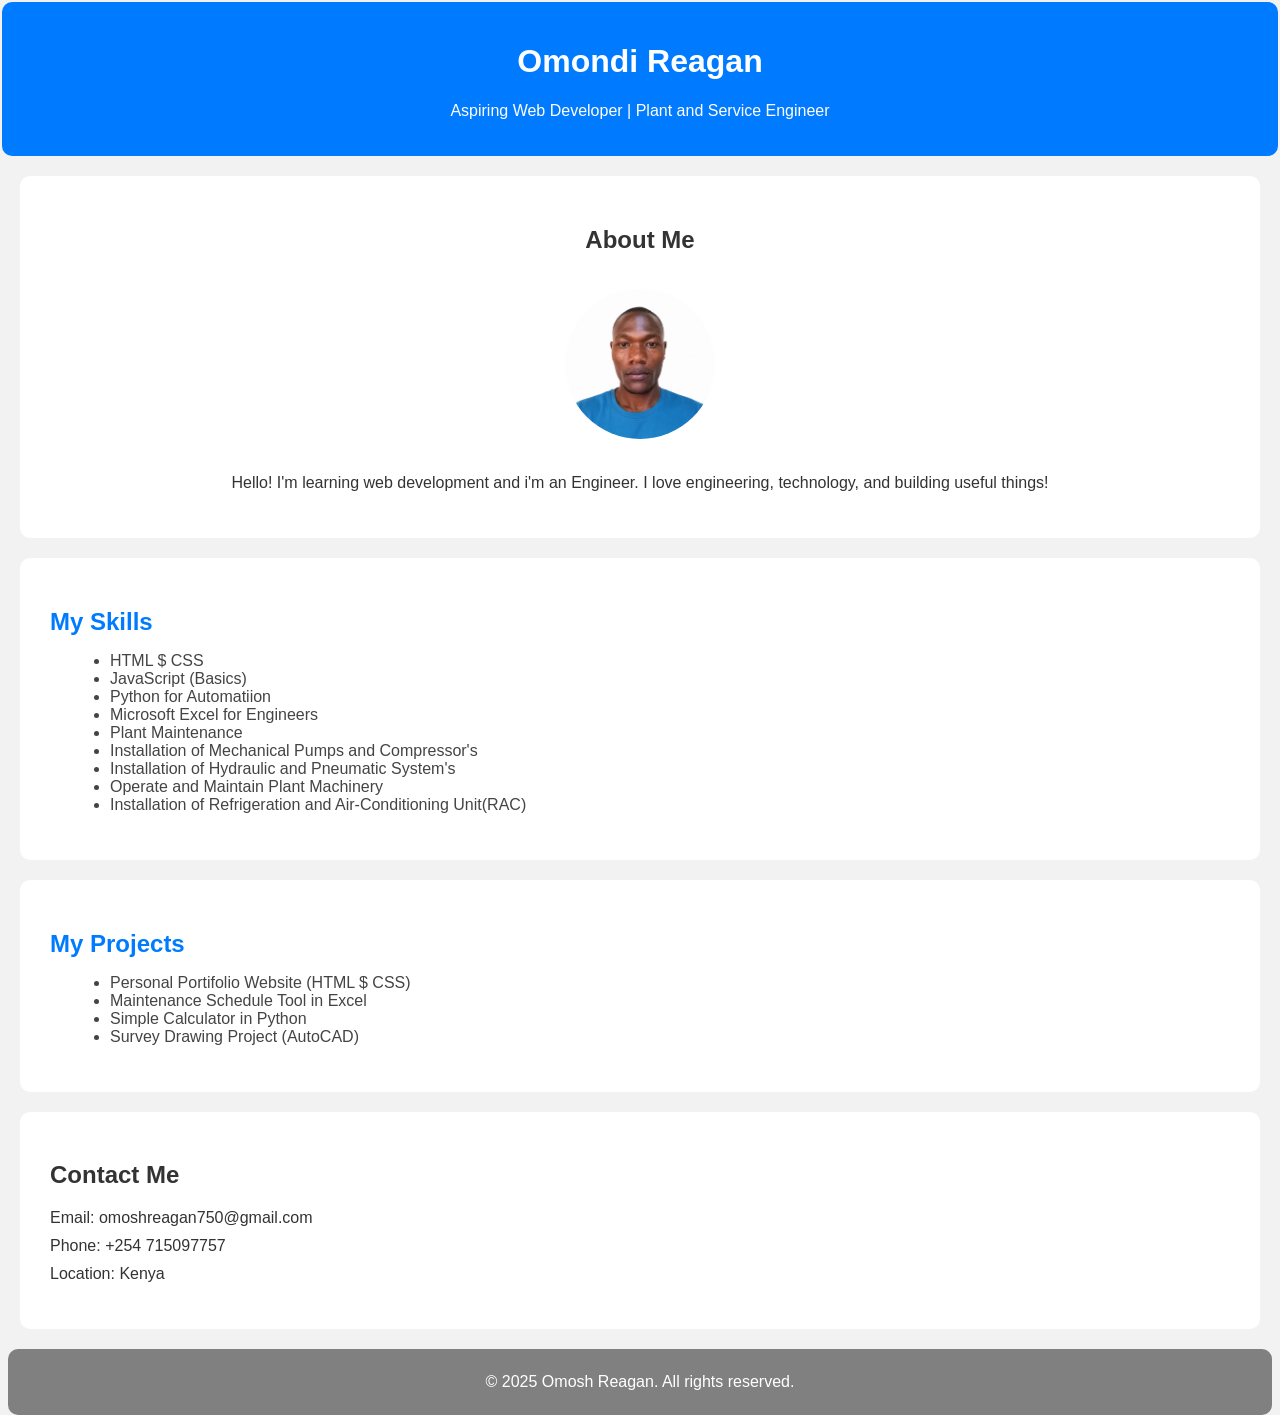
==== index.html @ fd26329b "Update index.html" ====
<!DOCTYPE html>
<html lang="en">
<head>
  <meta charset="UTF-8">
  <meta name="viewport" content="width=device-width, initial-scale=1.0">
  <title>My Profile</title>
  <link rel="stylesheet" href="style.CSS">
</head>
<body>
  <header>
    <h1>Omondi Reagan</h1>
    <p>Aspiring Web Developer | Plant and Service Engineer</p>
  </header>

  <main>
    <section class="about">
      <h2>About Me</h2>
      <img src="reagan.jpeg" alt="Plant and Service Engineer">
      <p>Hello! I'm learning web development and i'm an Engineer. I love engineering, technology, and building useful things!</p>
    </section>

 <section class="skills">
   <h2>My Skills</h2>
   <ul>
     <li>HTML $ CSS</li>
     <li>JavaScript (Basics)</li>
     <li>Python for Automatiion</li>
     <li>Microsoft Excel for Engineers</li>
     <li>Plant Maintenance</li>
     <li>Installation of Mechanical Pumps and Compressor's</li>
     <li>Installation of Hydraulic and Pneumatic System's</li>
     <li>Operate and Maintain Plant Machinery</li>
     <li>Installation of Refrigeration and Air-Conditioning Unit(RAC)</li>
   </ul>
 </section>

 <section class="projects">
   <h2>My Projects</h2>
   <ul>
     <li>Personal Portifolio Website (HTML $ CSS)</li>
     <li>Maintenance Schedule Tool in Excel</li>
     <li>Simple Calculator in Python</li>
     <li>Survey Drawing Project (AutoCAD)</li>
   </ul>
 </section>

 <section class="contact">
      <h2>Contact Me</h2>
      <ul>
        <li>Email: omoshreagan750@gmail.com</li>
        <li>Phone: +254 715097757</li>
        <li>Location: Kenya</li>
      </ul>
    </section>
  </main>

  <footer>
    <p>&copy; 2025 Omosh Reagan. All rights reserved.</p>
  </footer>
</body>
</html>
---- style.CSS ----
/* General page styles */
body {
  font-family: Arial, sans-serif;
  background-color: #f2f2f2;
  margin: 0;
  padding: 0;
  color: #333;
}

/* Header section */
header {
  background-color: #007bff;
  color: white;
  text-align: center;
  padding: 20px;
  margin: 2px;
  border-radius: 10px;
}

/* About section */
.about {
  background-color: white;
  padding: 30px;
  margin: 20px;
  border-radius: 10px;
  text-align: center;
}

.about img {
  width: 150px;
  border-radius: 50%;
  margin: 15px 0;
}

/* Contact section */
.contact {
  background-color: white;
  padding: 30px;
  margin: 20px;
  border-radius: 10px;
}

.contact ul {
  list-style-type: none;
  padding: 0;
}

.contact li {
  margin-bottom: 10px;
}

/* Footer */
footer {
  background-color: grey;
  color: white;
  text-align: center;
  padding: 8px;
  margin-left: 8px;
  margin-right: 8px;
  border-radius: 10px;
  margin-top: 8px;
}

/* Skills,Project */
.skills, .projects {
  background-color: white;
  padding: 30px;
  margin: 20px;
  border-radius: 10px;
}

.skills ul, .projects ul {
  list-style-type: disc;
  margin-left: 20px;
  color: #444;
}

.skills h2, .projects h2 {
  color: #007bff;
  margin-bottom: 15px;
}
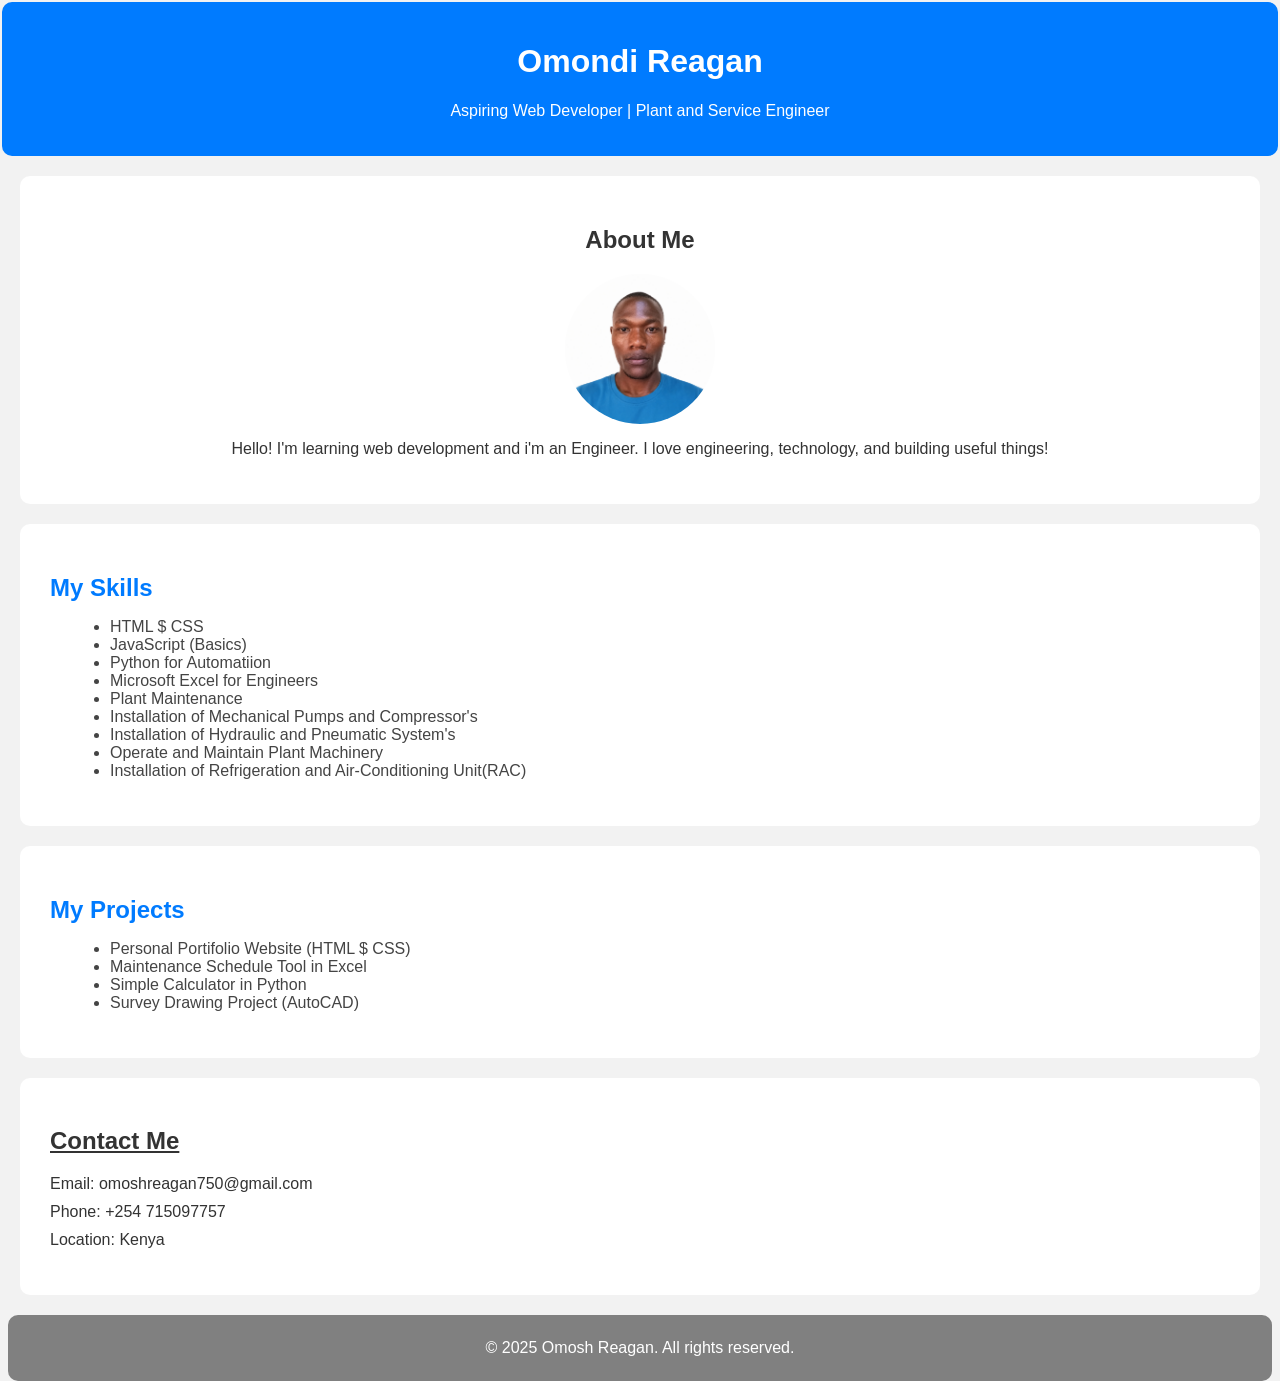
==== commit 67b847bf: "Update index.html" ====
--- a/index.html
+++ b/index.html
@@ -45,7 +45,7 @@
  </section>
 
  <section class="contact">
-      <h2>Contact Me</h2>
+      <h2><u>Contact Me</u></h2>
       <ul>
         <li>Email: omoshreagan750@gmail.com</li>
         <li>Phone: +254 715097757</li>
--- a/style.CSS
+++ b/style.CSS
@@ -29,7 +29,11 @@
 .about img {
   width: 150px;
   border-radius: 50%;
-  margin: 15px 0;
+  margin: 15px auto;
+  height: 150px;
+  border-radius: 50%;
+  object-fit: cover;
+  display: block;
 }
 
 /* Contact section */
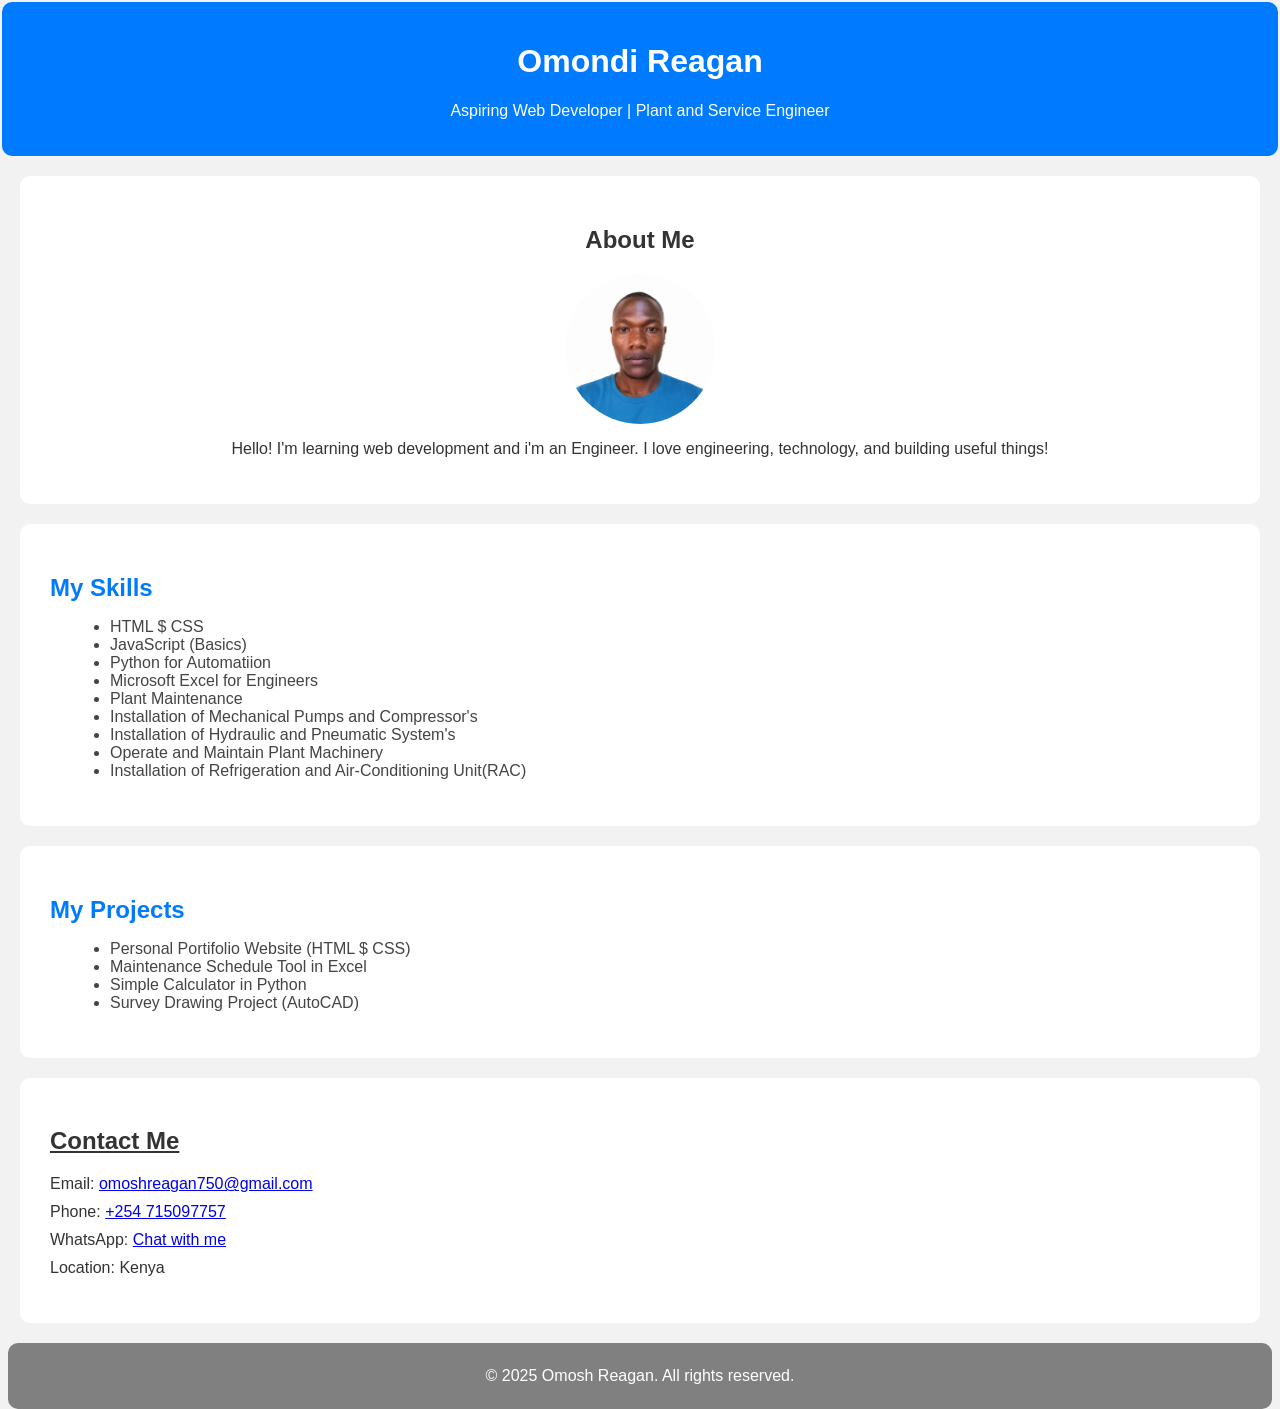
==== commit 99939556: "Update index.html" ====
--- a/index.html
+++ b/index.html
@@ -47,8 +47,9 @@
  <section class="contact">
       <h2><u>Contact Me</u></h2>
       <ul>
-        <li>Email: omoshreagan750@gmail.com</li>
-        <li>Phone: +254 715097757</li>
+        <li>Email: <a href="mailto:omoshreagan750@gmail.com">omoshreagan750@gmail.com</a></li>
+        <li>Phone: <a href="tel:+254715097757">+254 715097757</a></li>
+        <li>WhatsApp: <a href="https://wa.me/254715097757" target="_blank">Chat with me</a></li>
         <li>Location: Kenya</li>
       </ul>
     </section>
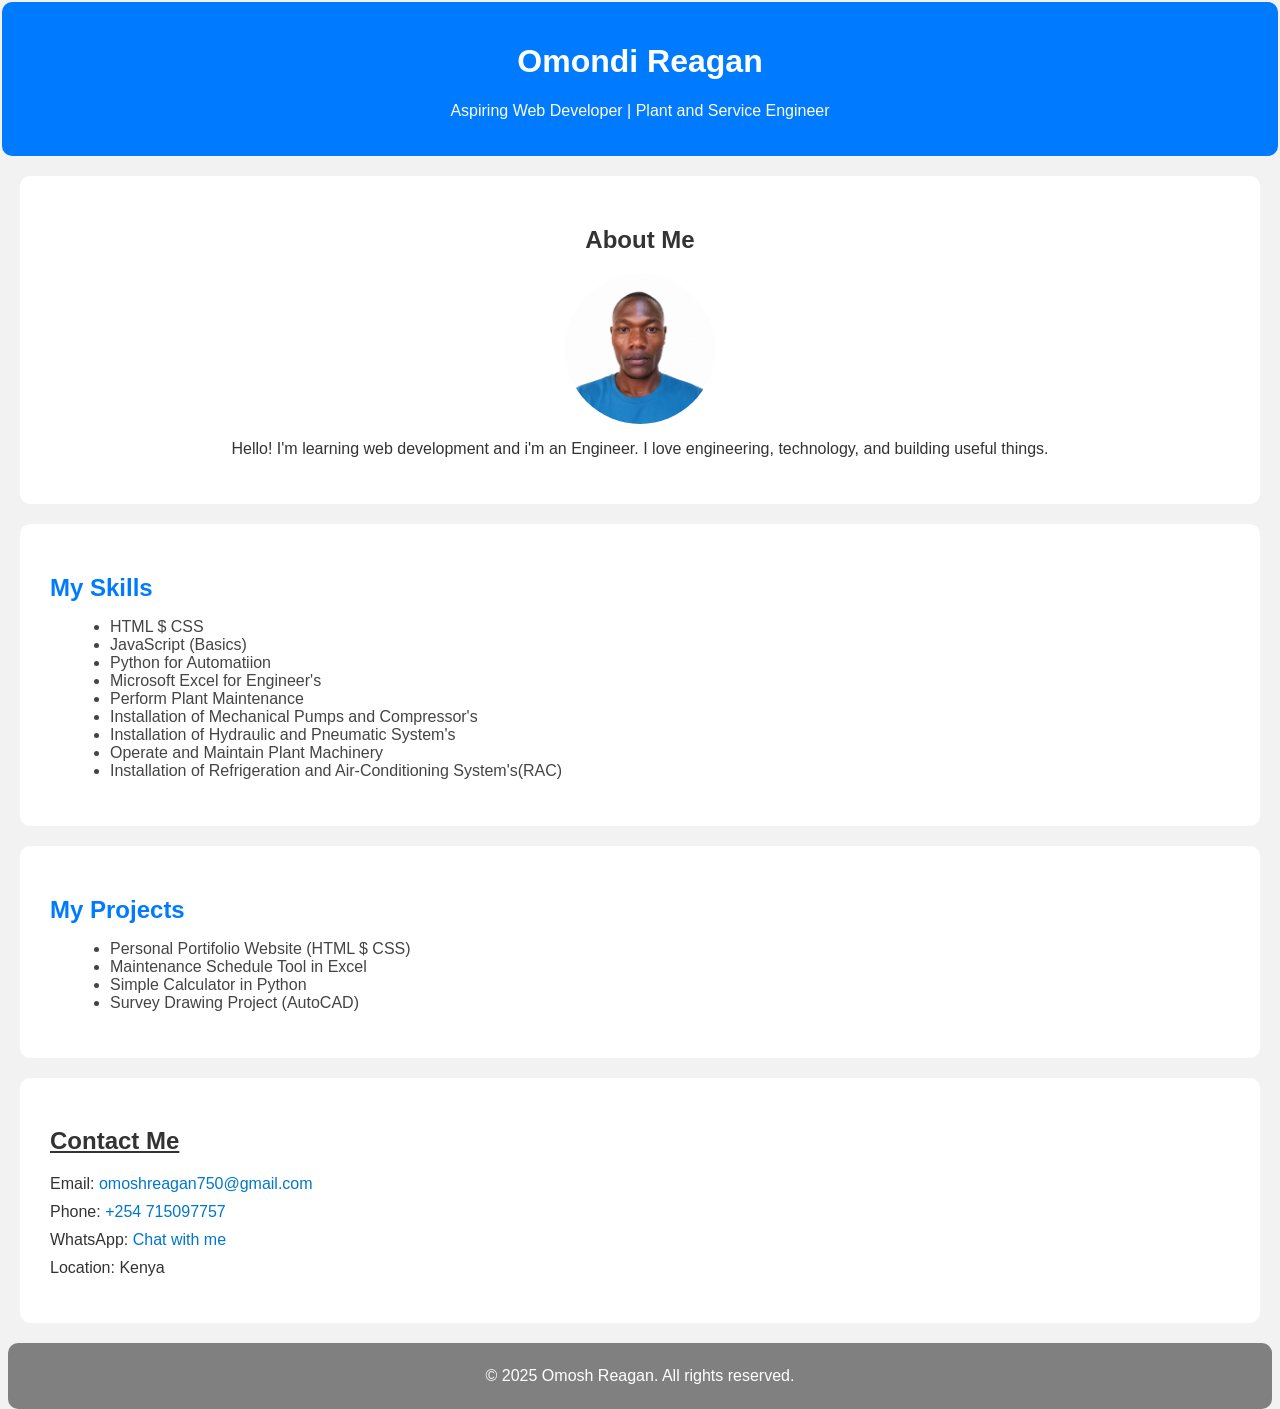
==== commit a1b15e0b: "Update index.html" ====
--- a/index.html
+++ b/index.html
@@ -16,7 +16,7 @@
     <section class="about">
       <h2>About Me</h2>
       <img src="reagan.jpeg" alt="Plant and Service Engineer">
-      <p>Hello! I'm learning web development and i'm an Engineer. I love engineering, technology, and building useful things!</p>
+      <p>Hello! I'm learning web development and i'm an Engineer. I love engineering, technology, and building useful things.</p>
     </section>
 
  <section class="skills">
@@ -25,12 +25,12 @@
      <li>HTML $ CSS</li>
      <li>JavaScript (Basics)</li>
      <li>Python for Automatiion</li>
-     <li>Microsoft Excel for Engineers</li>
-     <li>Plant Maintenance</li>
+     <li>Microsoft Excel for Engineer's</li>
+     <li>Perform Plant Maintenance</li>
      <li>Installation of Mechanical Pumps and Compressor's</li>
      <li>Installation of Hydraulic and Pneumatic System's</li>
      <li>Operate and Maintain Plant Machinery</li>
-     <li>Installation of Refrigeration and Air-Conditioning Unit(RAC)</li>
+     <li>Installation of Refrigeration and Air-Conditioning System's(RAC)</li>
    </ul>
  </section>
 
--- a/style.CSS
+++ b/style.CSS
@@ -83,3 +83,13 @@
   color: #007bff;
   margin-bottom: 15px;
 }
+
+.contact a {
+    color: #0077cc;
+    text-decoration: none;
+}
+
+.contact a:hover {
+    color: #005599;
+    text-decoration: underline;
+}
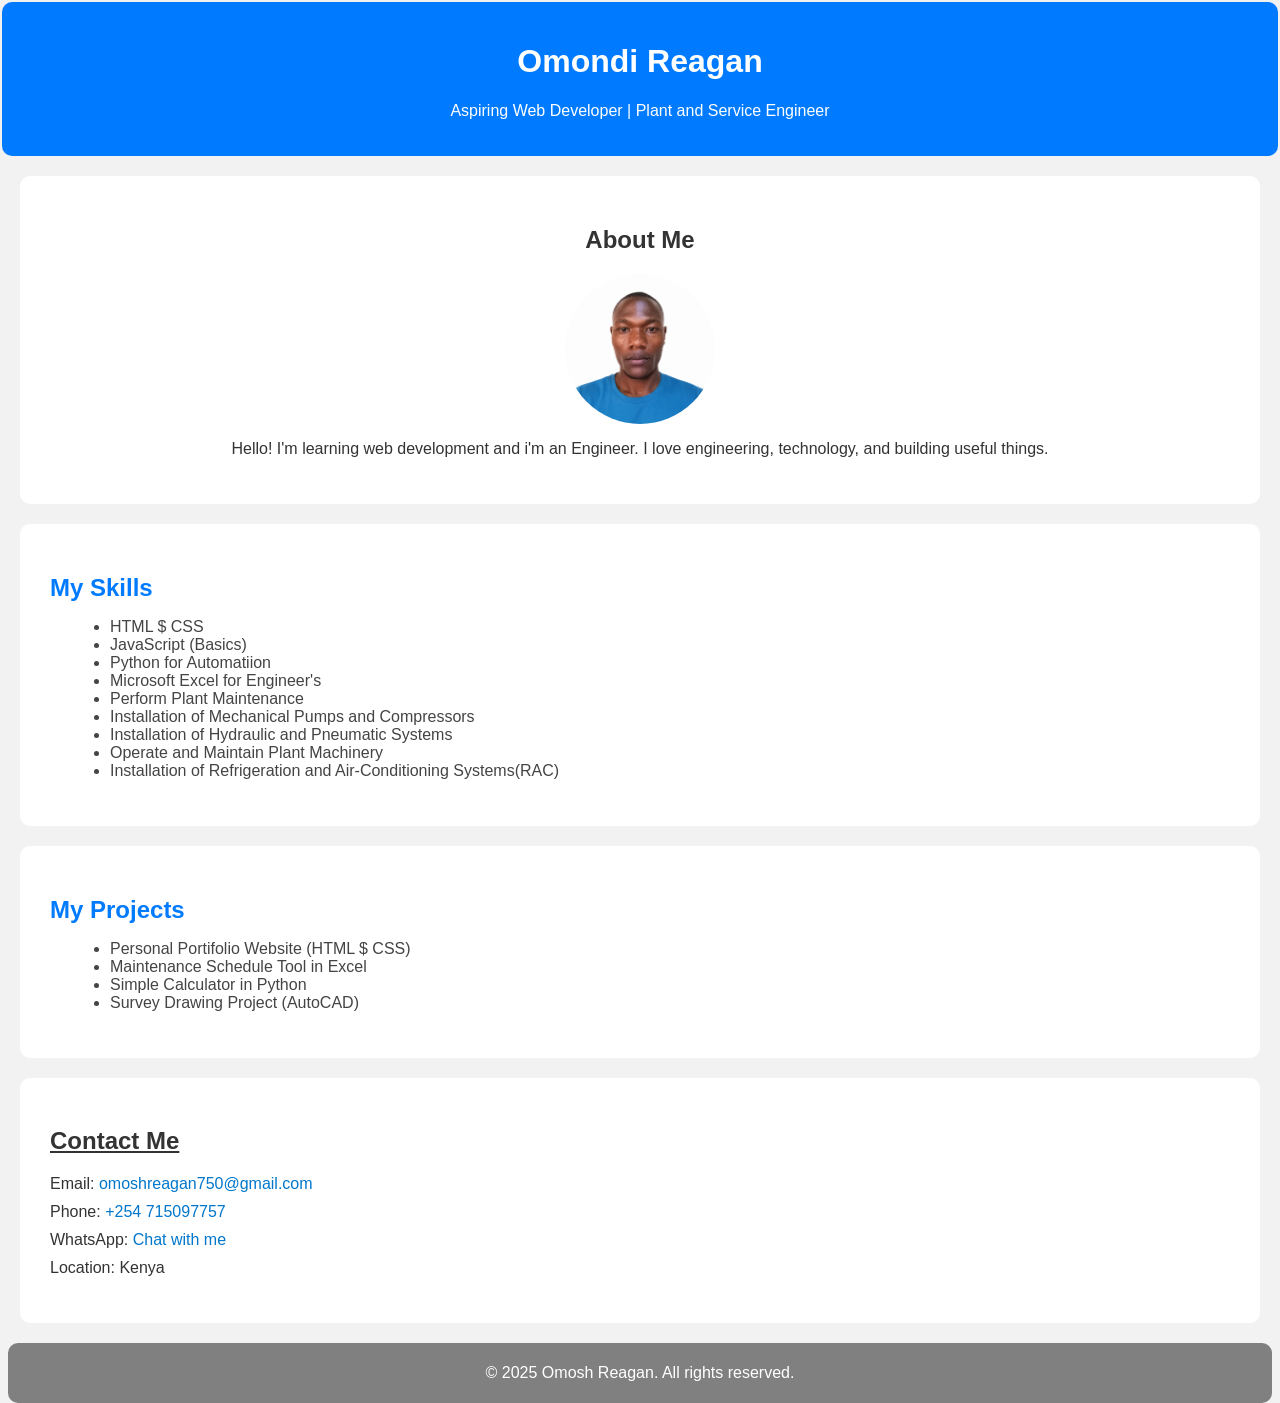
==== commit f8114525: "Update index.html" ====
--- a/index.html
+++ b/index.html
@@ -27,10 +27,10 @@
      <li>Python for Automatiion</li>
      <li>Microsoft Excel for Engineer's</li>
      <li>Perform Plant Maintenance</li>
-     <li>Installation of Mechanical Pumps and Compressor's</li>
-     <li>Installation of Hydraulic and Pneumatic System's</li>
+     <li>Installation of Mechanical Pumps and Compressors</li>
+     <li>Installation of Hydraulic and Pneumatic Systems</li>
      <li>Operate and Maintain Plant Machinery</li>
-     <li>Installation of Refrigeration and Air-Conditioning System's(RAC)</li>
+     <li>Installation of Refrigeration and Air-Conditioning Systems(RAC)</li>
    </ul>
  </section>
 
--- a/style.CSS
+++ b/style.CSS
@@ -58,7 +58,7 @@
   background-color: grey;
   color: white;
   text-align: center;
-  padding: 8px;
+  padding: 5px;
   margin-left: 8px;
   margin-right: 8px;
   border-radius: 10px;
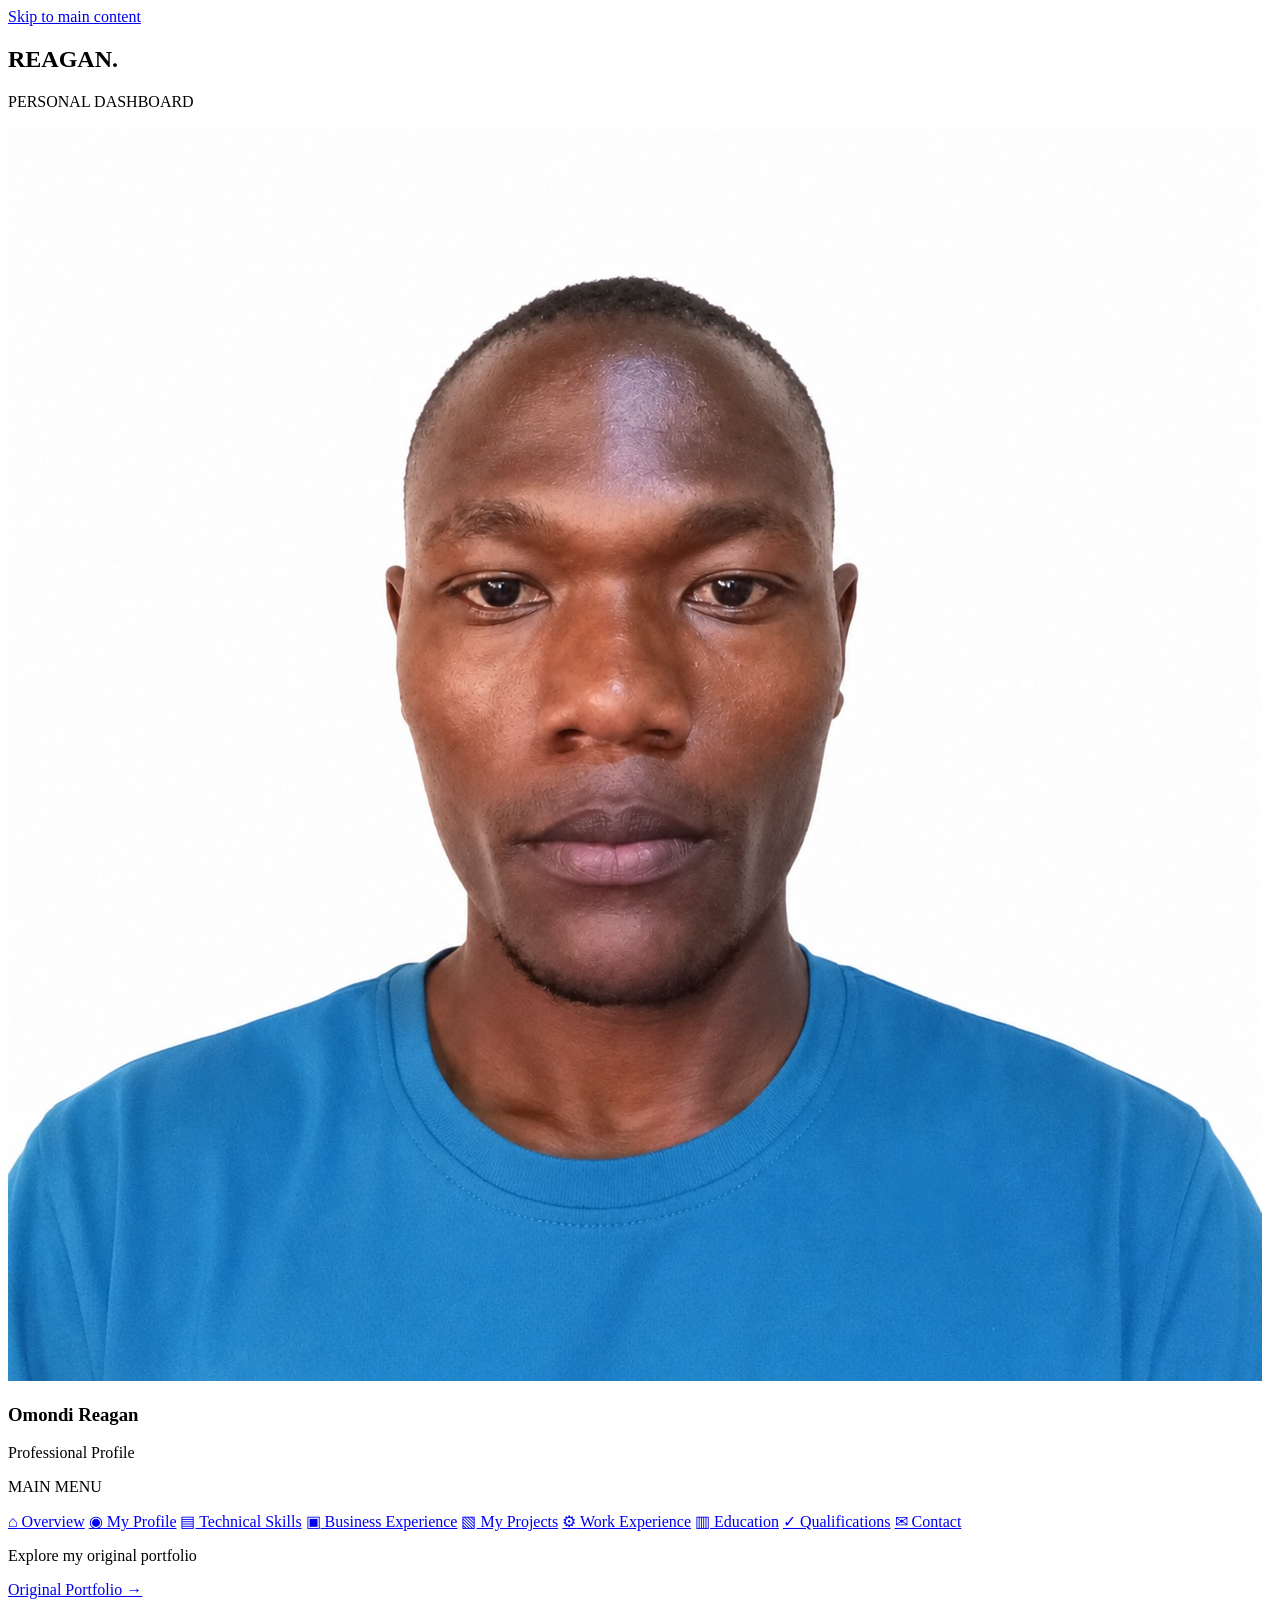
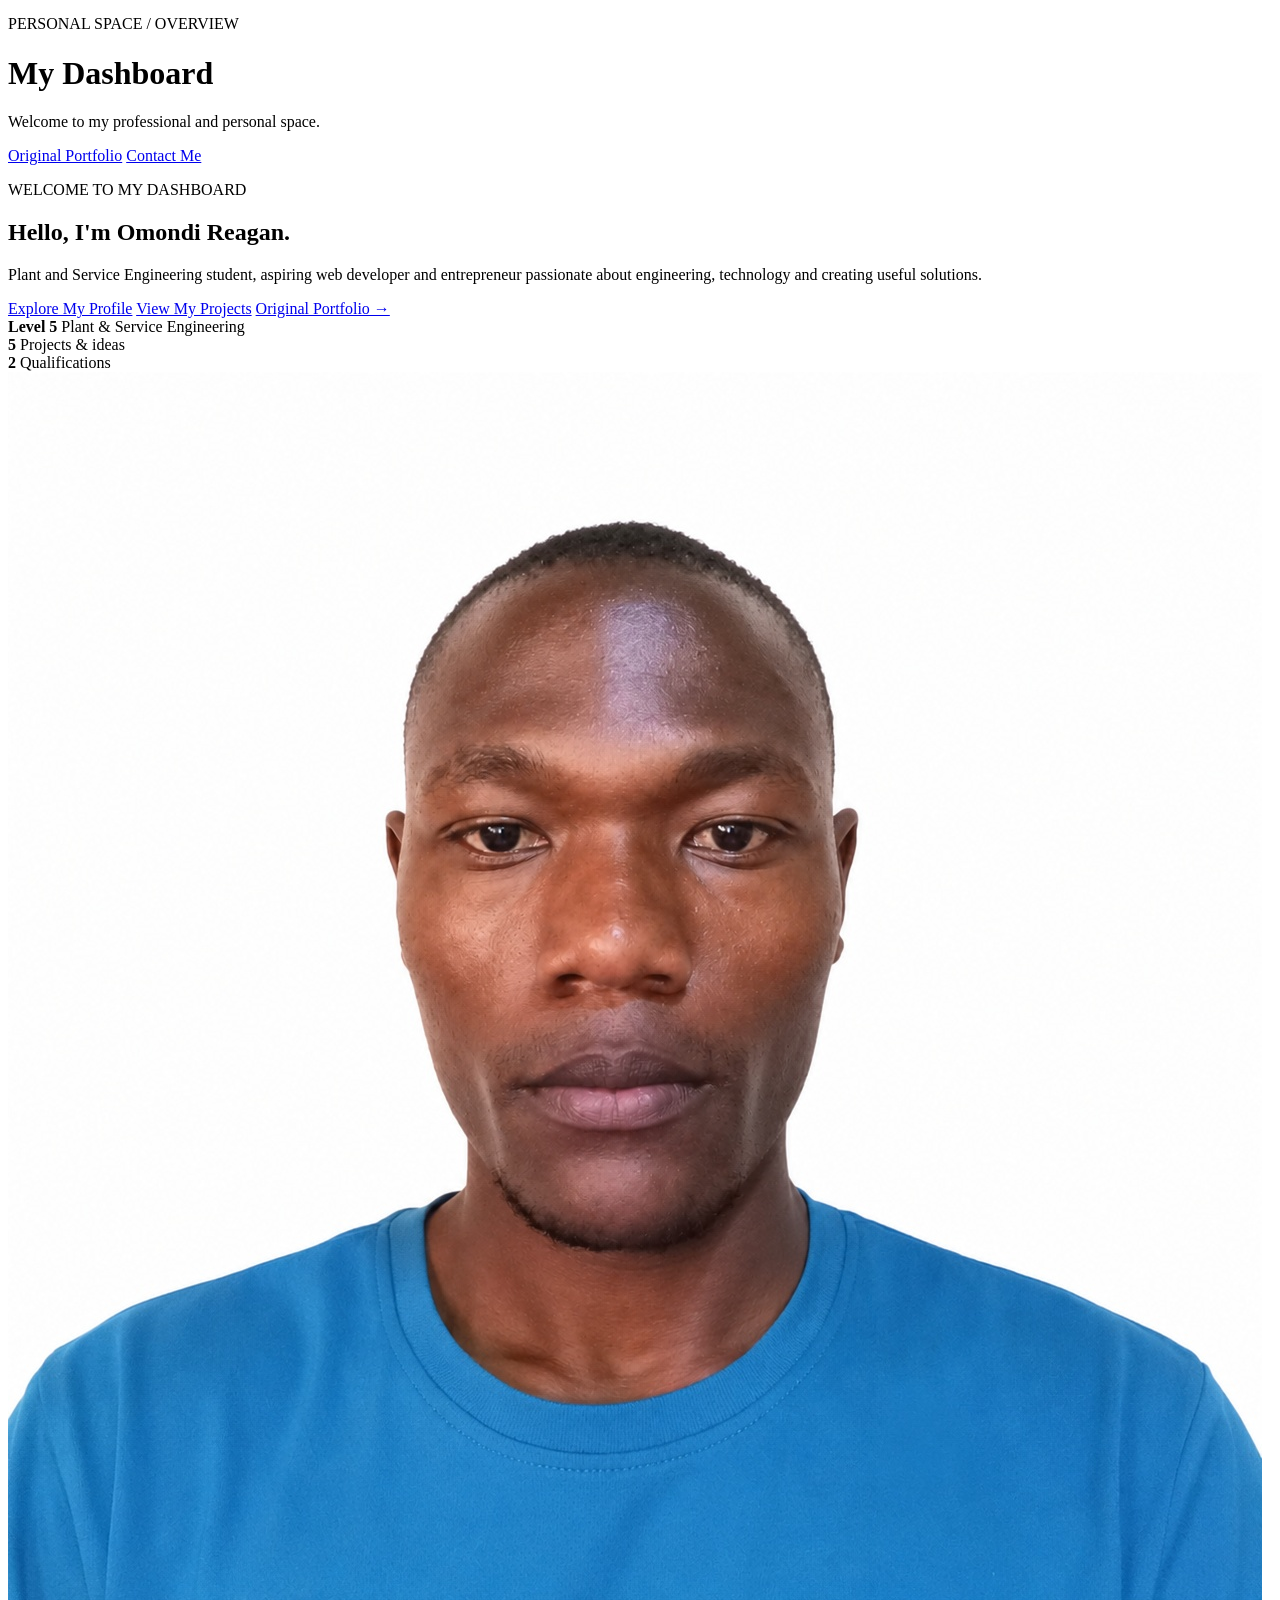
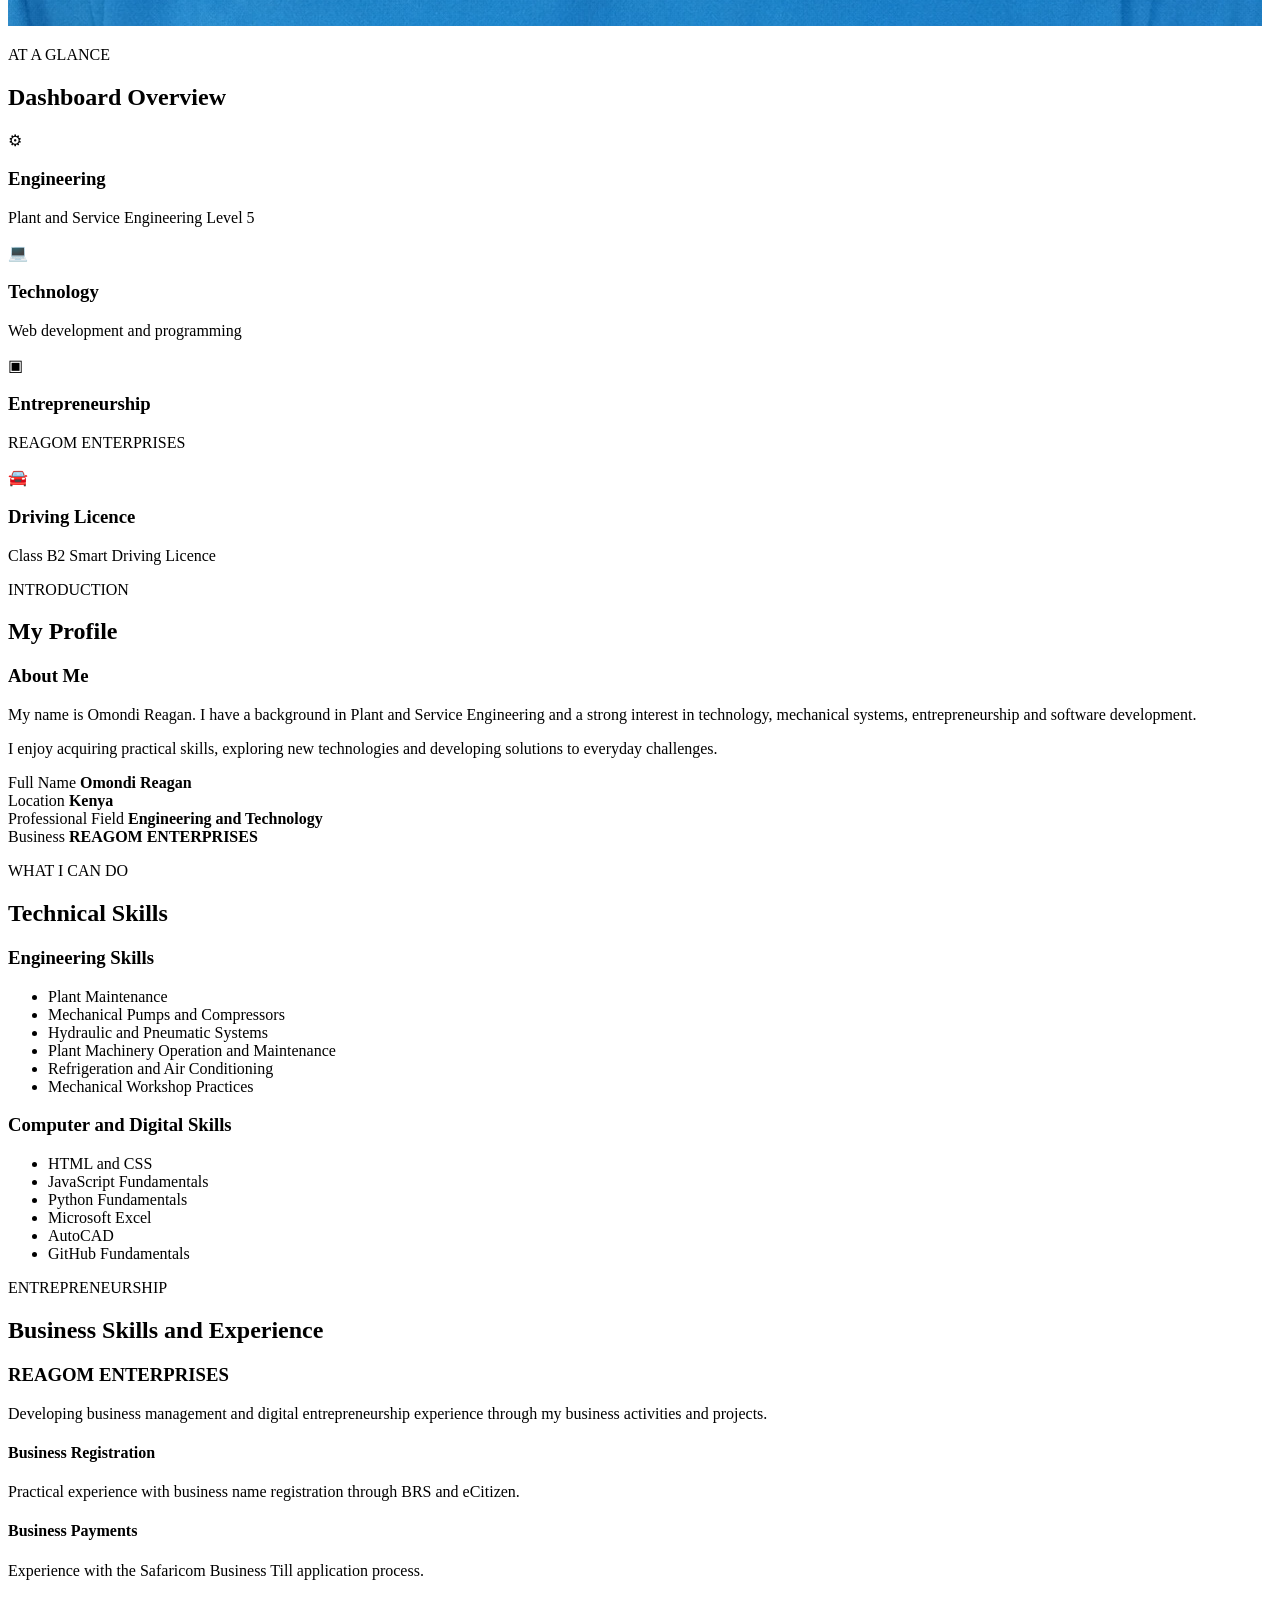
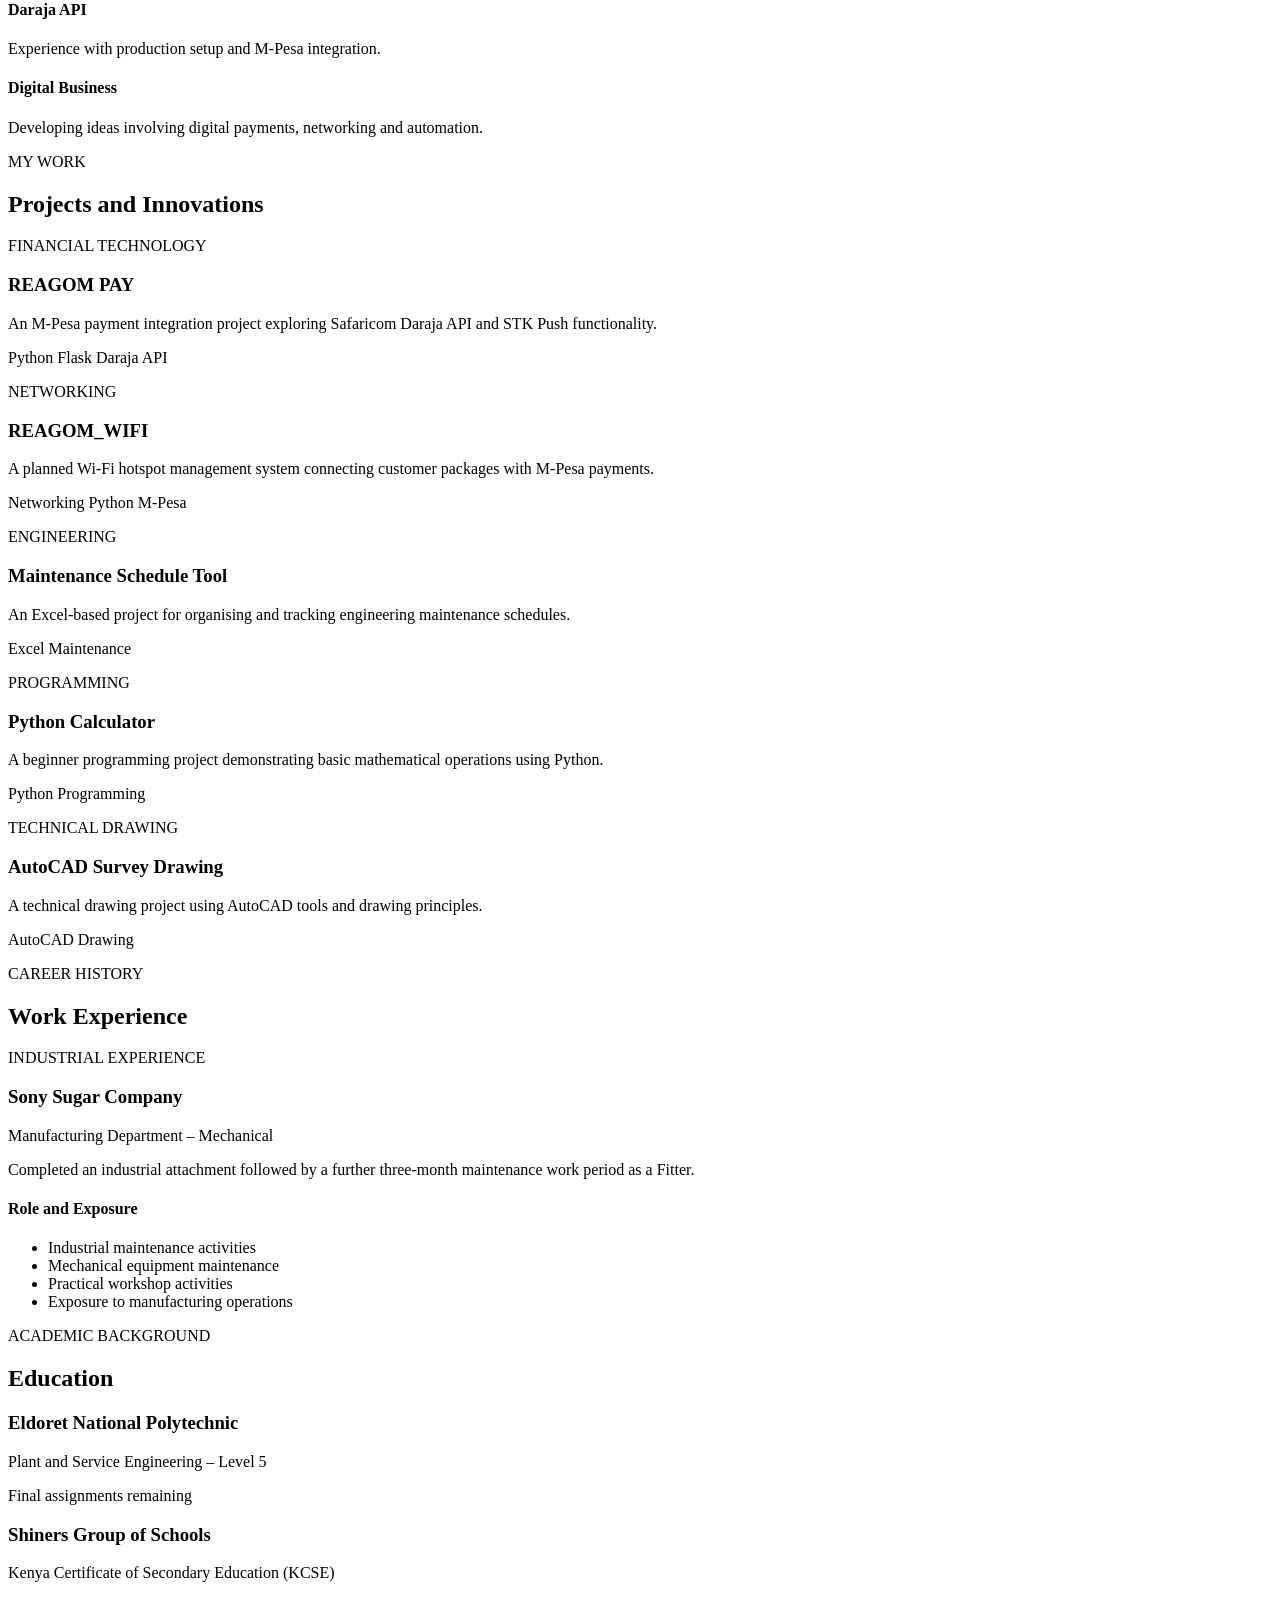
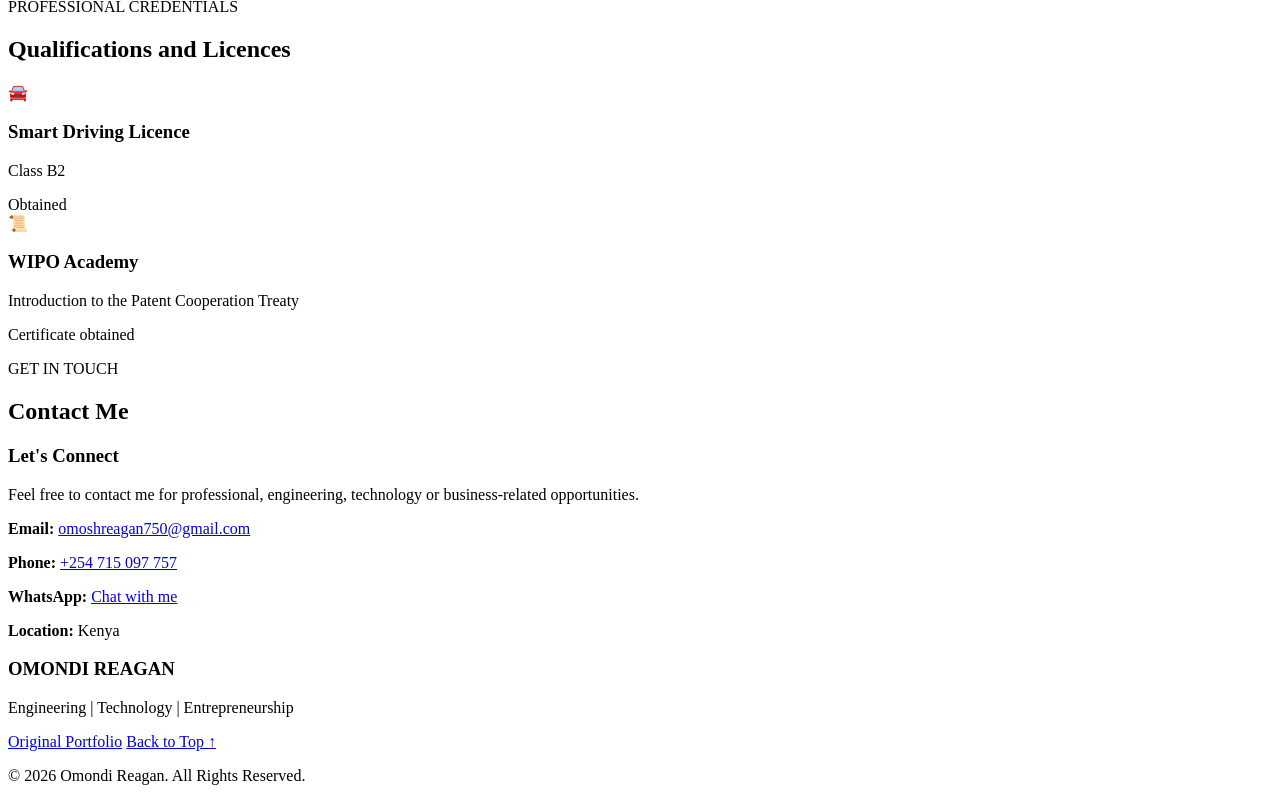
==== commit 34a67be9: "Update index.html" ====
--- a/index.html
+++ b/index.html
@@ -1,62 +1,614 @@
 <!DOCTYPE html>
 <html lang="en">
+
 <head>
-  <meta charset="UTF-8">
-  <meta name="viewport" content="width=device-width, initial-scale=1.0">
-  <title>My Profile</title>
-  <link rel="stylesheet" href="style.CSS">
+    <meta charset="UTF-8">
+    <meta name="viewport" content="width=device-width, initial-scale=1.0">
+    <meta name="theme-color" content="#142338">
+
+    <title>Omondi Reagan | Professional Dashboard</title>
+    <meta name="description" content="Professional dashboard and portfolio of Omondi Reagan, Plant and Service Engineering student, aspiring developer and entrepreneur.">
+    <meta name="author" content="Omondi Reagan">
+
+    <!-- Social sharing preview -->
+    <meta property="og:type" content="website">
+    <meta property="og:title" content="Omondi Reagan | Professional Dashboard">
+    <meta property="og:description" content="Engineering, technology and entrepreneurship portfolio of Omondi Reagan.">
+    <meta property="og:image" content="reagan.jpeg">
+
+    <!-- Browser tab icon -->
+    <link rel="icon" href="data:image/svg+xml,%3Csvg xmlns='http://www.w3.org/2000/svg' viewBox='0 0 64 64'%3E%3Crect width='64' height='64' rx='14' fill='%23142338'/%3E%3Ctext x='32' y='44' font-family='Arial' font-size='34' font-weight='700' text-anchor='middle' fill='%2360a5fa'%3ER%3C/text%3E%3C/svg%3E">
+
+    <!-- File name is case-sensitive on most web hosts: keep it lowercase -->
+    <link rel="stylesheet" href="dashboard.css">
 </head>
+
 <body>
-  <header>
-    <h1>Omondi Reagan</h1>
-    <p>Aspiring Web Developer | Plant and Service Engineer</p>
-  </header>
-
-  <main>
-    <section class="about">
-      <h2>About Me</h2>
-      <img src="reagan.jpeg" alt="Plant and Service Engineer">
-      <p>Hello! I'm learning web development and i'm an Engineer. I love engineering, technology, and building useful things.</p>
-    </section>
-
- <section class="skills">
-   <h2>My Skills</h2>
-   <ul>
-     <li>HTML $ CSS</li>
-     <li>JavaScript (Basics)</li>
-     <li>Python for Automatiion</li>
-     <li>Microsoft Excel for Engineer's</li>
-     <li>Perform Plant Maintenance</li>
-     <li>Installation of Mechanical Pumps and Compressors</li>
-     <li>Installation of Hydraulic and Pneumatic Systems</li>
-     <li>Operate and Maintain Plant Machinery</li>
-     <li>Installation of Refrigeration and Air-Conditioning Systems(RAC)</li>
-   </ul>
- </section>
-
- <section class="projects">
-   <h2>My Projects</h2>
-   <ul>
-     <li>Personal Portifolio Website (HTML $ CSS)</li>
-     <li>Maintenance Schedule Tool in Excel</li>
-     <li>Simple Calculator in Python</li>
-     <li>Survey Drawing Project (AutoCAD)</li>
-   </ul>
- </section>
-
- <section class="contact">
-      <h2><u>Contact Me</u></h2>
-      <ul>
-        <li>Email: <a href="mailto:omoshreagan750@gmail.com">omoshreagan750@gmail.com</a></li>
-        <li>Phone: <a href="tel:+254715097757">+254 715097757</a></li>
-        <li>WhatsApp: <a href="https://wa.me/254715097757" target="_blank">Chat with me</a></li>
-        <li>Location: Kenya</li>
-      </ul>
-    </section>
-  </main>
-
-  <footer>
-    <p>&copy; 2025 Omosh Reagan. All rights reserved.</p>
-  </footer>
+
+    <a href="#main" class="skip-link">Skip to main content</a>
+
+    <div class="dashboard">
+
+        <!-- SIDEBAR -->
+        <aside class="sidebar">
+
+            <div class="brand">
+                <h2>REAGAN<span>.</span></h2>
+                <p>PERSONAL DASHBOARD</p>
+            </div>
+
+            <div class="profile-mini">
+                <img src="reagan.jpeg" alt="" decoding="async">
+                <div>
+                    <h3>Omondi Reagan</h3>
+                    <p>Professional Profile</p>
+                </div>
+            </div>
+
+            <p class="nav-heading">MAIN MENU</p>
+
+            <nav class="navigation" aria-label="Main navigation">
+                <a href="#overview" class="active" aria-current="true"><span aria-hidden="true">⌂</span> Overview</a>
+                <a href="#profile"><span aria-hidden="true">◉</span> My Profile</a>
+                <a href="#skills"><span aria-hidden="true">▤</span> Technical Skills</a>
+                <a href="#business"><span aria-hidden="true">▣</span> Business Experience</a>
+                <a href="#projects"><span aria-hidden="true">▧</span> My Projects</a>
+                <a href="#experience"><span aria-hidden="true">⚙</span> Work Experience</a>
+                <a href="#education"><span aria-hidden="true">▥</span> Education</a>
+                <a href="#qualifications"><span aria-hidden="true">✓</span> Qualifications</a>
+                <a href="#contact"><span aria-hidden="true">✉</span> Contact</a>
+            </nav>
+
+            <div class="sidebar-bottom">
+                <p>Explore my original portfolio</p>
+                <a href="portfolio.html" class="portfolio-link">
+                    Original Portfolio <span aria-hidden="true">→</span>
+                </a>
+            </div>
+
+        </aside>
+
+
+        <!-- MAIN CONTENT -->
+        <main class="main-content" id="main">
+
+            <!-- TOP HEADER -->
+            <header class="topbar">
+
+                <div>
+                    <p class="breadcrumb">PERSONAL SPACE / OVERVIEW</p>
+                    <h1>My Dashboard</h1>
+                    <p class="top-description">Welcome to my professional and personal space.</p>
+                </div>
+
+                <div class="topbar-actions">
+                    <a href="portfolio.html" class="top-portfolio-button">Original Portfolio</a>
+                    <a href="#contact" class="contact-button">Contact Me</a>
+                </div>
+
+            </header>
+
+
+            <!-- OVERVIEW -->
+            <section id="overview" class="section" aria-labelledby="overview-title">
+
+                <div class="welcome-card">
+
+                    <div class="welcome-content">
+
+                        <p class="eyebrow">WELCOME TO MY DASHBOARD</p>
+
+                        <h2 id="overview-title">Hello, I'm <span>Omondi Reagan.</span></h2>
+
+                        <p>
+                            Plant and Service Engineering student, aspiring web developer
+                            and entrepreneur passionate about engineering, technology
+                            and creating useful solutions.
+                        </p>
+
+                        <div class="welcome-actions">
+                            <a href="#profile" class="primary-button">Explore My Profile</a>
+                            <a href="#projects" class="secondary-button">View My Projects</a>
+                            <a href="portfolio.html" class="portfolio-button">Original Portfolio →</a>
+                        </div>
+
+                        <div class="hero-stats">
+                            <div>
+                                <strong>Level 5</strong>
+                                <span>Plant &amp; Service Engineering</span>
+                            </div>
+                            <div>
+                                <strong>5</strong>
+                                <span>Projects &amp; ideas</span>
+                            </div>
+                            <div>
+                                <strong>2</strong>
+                                <span>Qualifications</span>
+                            </div>
+                        </div>
+
+                    </div>
+
+                    <div class="welcome-image">
+                        <img src="reagan.jpeg" alt="Portrait of Omondi Reagan" decoding="async">
+                    </div>
+
+                </div>
+
+
+                <div class="section-title">
+                    <div>
+                        <p class="eyebrow">AT A GLANCE</p>
+                        <h2>Dashboard Overview</h2>
+                    </div>
+                </div>
+
+
+                <div class="overview-grid">
+
+                    <div class="overview-card">
+                        <div class="card-icon" aria-hidden="true">⚙</div>
+                        <h3>Engineering</h3>
+                        <p>Plant and Service Engineering Level 5</p>
+                    </div>
+
+                    <div class="overview-card">
+                        <div class="card-icon" aria-hidden="true">💻</div>
+                        <h3>Technology</h3>
+                        <p>Web development and programming</p>
+                    </div>
+
+                    <div class="overview-card">
+                        <div class="card-icon" aria-hidden="true">▣</div>
+                        <h3>Entrepreneurship</h3>
+                        <p>REAGOM ENTERPRISES</p>
+                    </div>
+
+                    <div class="overview-card">
+                        <div class="card-icon" aria-hidden="true">🚘</div>
+                        <h3>Driving Licence</h3>
+                        <p>Class B2 Smart Driving Licence</p>
+                    </div>
+
+                </div>
+
+            </section>
+
+
+            <!-- PROFILE -->
+            <section id="profile" class="section" aria-labelledby="profile-title">
+
+                <div class="section-title">
+                    <div>
+                        <p class="eyebrow">INTRODUCTION</p>
+                        <h2 id="profile-title">My Profile</h2>
+                    </div>
+                </div>
+
+                <div class="content-card">
+
+                    <h3>About Me</h3>
+
+                    <p>
+                        My name is Omondi Reagan. I have a background in Plant and
+                        Service Engineering and a strong interest in technology,
+                        mechanical systems, entrepreneurship and software development.
+                    </p>
+
+                    <p>
+                        I enjoy acquiring practical skills, exploring new technologies
+                        and developing solutions to everyday challenges.
+                    </p>
+
+                    <div class="information-grid">
+                        <div>
+                            <span>Full Name</span>
+                            <strong>Omondi Reagan</strong>
+                        </div>
+                        <div>
+                            <span>Location</span>
+                            <strong>Kenya</strong>
+                        </div>
+                        <div>
+                            <span>Professional Field</span>
+                            <strong>Engineering and Technology</strong>
+                        </div>
+                        <div>
+                            <span>Business</span>
+                            <strong>REAGOM ENTERPRISES</strong>
+                        </div>
+                    </div>
+
+                </div>
+
+            </section>
+
+
+            <!-- TECHNICAL SKILLS -->
+            <section id="skills" class="section" aria-labelledby="skills-title">
+
+                <div class="section-title">
+                    <div>
+                        <p class="eyebrow">WHAT I CAN DO</p>
+                        <h2 id="skills-title">Technical Skills</h2>
+                    </div>
+                </div>
+
+                <div class="content-card">
+
+                    <h3>Engineering Skills</h3>
+                    <ul class="skills-list">
+                        <li>Plant Maintenance</li>
+                        <li>Mechanical Pumps and Compressors</li>
+                        <li>Hydraulic and Pneumatic Systems</li>
+                        <li>Plant Machinery Operation and Maintenance</li>
+                        <li>Refrigeration and Air Conditioning</li>
+                        <li>Mechanical Workshop Practices</li>
+                    </ul>
+
+                    <h3>Computer and Digital Skills</h3>
+                    <ul class="skills-list">
+                        <li>HTML and CSS</li>
+                        <li>JavaScript Fundamentals</li>
+                        <li>Python Fundamentals</li>
+                        <li>Microsoft Excel</li>
+                        <li>AutoCAD</li>
+                        <li>GitHub Fundamentals</li>
+                    </ul>
+
+                </div>
+
+            </section>
+
+
+            <!-- BUSINESS EXPERIENCE -->
+            <section id="business" class="section" aria-labelledby="business-title">
+
+                <div class="section-title">
+                    <div>
+                        <p class="eyebrow">ENTREPRENEURSHIP</p>
+                        <h2 id="business-title">Business Skills and Experience</h2>
+                    </div>
+                </div>
+
+                <div class="content-card">
+
+                    <h3>REAGOM ENTERPRISES</h3>
+
+                    <p>
+                        Developing business management and digital entrepreneurship
+                        experience through my business activities and projects.
+                    </p>
+
+                    <div class="business-grid">
+
+                        <div class="business-item">
+                            <h4>Business Registration</h4>
+                            <p>Practical experience with business name registration through BRS and eCitizen.</p>
+                        </div>
+
+                        <div class="business-item">
+                            <h4>Business Payments</h4>
+                            <p>Experience with the Safaricom Business Till application process.</p>
+                        </div>
+
+                        <div class="business-item">
+                            <h4>Daraja API</h4>
+                            <p>Experience with production setup and M-Pesa integration.</p>
+                        </div>
+
+                        <div class="business-item">
+                            <h4>Digital Business</h4>
+                            <p>Developing ideas involving digital payments, networking and automation.</p>
+                        </div>
+
+                    </div>
+
+                </div>
+
+            </section>
+
+
+            <!-- PROJECTS -->
+            <section id="projects" class="section" aria-labelledby="projects-title">
+
+                <div class="section-title">
+                    <div>
+                        <p class="eyebrow">MY WORK</p>
+                        <h2 id="projects-title">Projects and Innovations</h2>
+                    </div>
+                </div>
+
+                <div class="project-grid">
+
+                    <article class="project-card">
+                        <p class="project-category">FINANCIAL TECHNOLOGY</p>
+                        <h3>REAGOM PAY</h3>
+                        <p>An M-Pesa payment integration project exploring Safaricom Daraja API and STK Push functionality.</p>
+                        <div class="project-tags">
+                            <span>Python</span>
+                            <span>Flask</span>
+                            <span>Daraja API</span>
+                        </div>
+                    </article>
+
+                    <article class="project-card">
+                        <p class="project-category">NETWORKING</p>
+                        <h3>REAGOM_WIFI</h3>
+                        <p>A planned Wi-Fi hotspot management system connecting customer packages with M-Pesa payments.</p>
+                        <div class="project-tags">
+                            <span>Networking</span>
+                            <span>Python</span>
+                            <span>M-Pesa</span>
+                        </div>
+                    </article>
+
+                    <article class="project-card">
+                        <p class="project-category">ENGINEERING</p>
+                        <h3>Maintenance Schedule Tool</h3>
+                        <p>An Excel-based project for organising and tracking engineering maintenance schedules.</p>
+                        <div class="project-tags">
+                            <span>Excel</span>
+                            <span>Maintenance</span>
+                        </div>
+                    </article>
+
+                    <article class="project-card">
+                        <p class="project-category">PROGRAMMING</p>
+                        <h3>Python Calculator</h3>
+                        <p>A beginner programming project demonstrating basic mathematical operations using Python.</p>
+                        <div class="project-tags">
+                            <span>Python</span>
+                            <span>Programming</span>
+                        </div>
+                    </article>
+
+                    <article class="project-card">
+                        <p class="project-category">TECHNICAL DRAWING</p>
+                        <h3>AutoCAD Survey Drawing</h3>
+                        <p>A technical drawing project using AutoCAD tools and drawing principles.</p>
+                        <div class="project-tags">
+                            <span>AutoCAD</span>
+                            <span>Drawing</span>
+                        </div>
+                    </article>
+
+                </div>
+
+            </section>
+
+
+            <!-- WORK EXPERIENCE -->
+            <section id="experience" class="section" aria-labelledby="experience-title">
+
+                <div class="section-title">
+                    <div>
+                        <p class="eyebrow">CAREER HISTORY</p>
+                        <h2 id="experience-title">Work Experience</h2>
+                    </div>
+                </div>
+
+                <div class="content-card">
+
+                    <div class="experience-item">
+
+                        <p class="project-category">INDUSTRIAL EXPERIENCE</p>
+
+                        <h3>Sony Sugar Company</h3>
+
+                        <p class="job-title">Manufacturing Department – Mechanical</p>
+
+                        <p>
+                            Completed an industrial attachment followed by a further
+                            three-month maintenance work period as a Fitter.
+                        </p>
+
+                        <h4>Role and Exposure</h4>
+
+                        <ul class="skills-list">
+                            <li>Industrial maintenance activities</li>
+                            <li>Mechanical equipment maintenance</li>
+                            <li>Practical workshop activities</li>
+                            <li>Exposure to manufacturing operations</li>
+                        </ul>
+
+                    </div>
+
+                </div>
+
+            </section>
+
+
+            <!-- EDUCATION -->
+            <section id="education" class="section" aria-labelledby="education-title">
+
+                <div class="section-title">
+                    <div>
+                        <p class="eyebrow">ACADEMIC BACKGROUND</p>
+                        <h2 id="education-title">Education</h2>
+                    </div>
+                </div>
+
+                <div class="content-card">
+
+                    <div class="education-item">
+                        <h3>Eldoret National Polytechnic</h3>
+                        <p>Plant and Service Engineering – Level 5</p>
+                        <span class="education-status">Final assignments remaining</span>
+                    </div>
+
+                    <div class="education-item">
+                        <h3>Shiners Group of Schools</h3>
+                        <p>Kenya Certificate of Secondary Education (KCSE)</p>
+                    </div>
+
+                </div>
+
+            </section>
+
+
+            <!-- QUALIFICATIONS -->
+            <section id="qualifications" class="section" aria-labelledby="qualifications-title">
+
+                <div class="section-title">
+                    <div>
+                        <p class="eyebrow">PROFESSIONAL CREDENTIALS</p>
+                        <h2 id="qualifications-title">Qualifications and Licences</h2>
+                    </div>
+                </div>
+
+                <div class="qualification-grid">
+
+                    <div class="qualification-card">
+                        <div class="card-icon" aria-hidden="true">🚘</div>
+                        <h3>Smart Driving Licence</h3>
+                        <p>Class B2</p>
+                        <span class="qualification-status">Obtained</span>
+                    </div>
+
+                    <div class="qualification-card">
+                        <div class="card-icon" aria-hidden="true">📜</div>
+                        <h3>WIPO Academy</h3>
+                        <p>Introduction to the Patent Cooperation Treaty</p>
+                        <span class="qualification-status">Certificate obtained</span>
+                    </div>
+
+                </div>
+
+            </section>
+
+
+            <!-- CONTACT -->
+            <section id="contact" class="section" aria-labelledby="contact-title">
+
+                <div class="section-title">
+                    <div>
+                        <p class="eyebrow">GET IN TOUCH</p>
+                        <h2 id="contact-title">Contact Me</h2>
+                    </div>
+                </div>
+
+                <div class="content-card">
+
+                    <h3>Let's Connect</h3>
+
+                    <p>
+                        Feel free to contact me for professional, engineering,
+                        technology or business-related opportunities.
+                    </p>
+
+                    <div class="contact-list">
+
+                        <p>
+                            <strong>Email:</strong>
+                            <a href="mailto:omoshreagan750@gmail.com">omoshreagan750@gmail.com</a>
+                        </p>
+
+                        <p>
+                            <strong>Phone:</strong>
+                            <a href="tel:+254715097757">+254 715 097 757</a>
+                        </p>
+
+                        <p>
+                            <strong>WhatsApp:</strong>
+                            <a href="https://wa.me/254715097757" target="_blank" rel="noopener noreferrer">Chat with me</a>
+                        </p>
+
+                        <p>
+                            <strong>Location:</strong> Kenya
+                        </p>
+
+                    </div>
+
+                </div>
+
+            </section>
+
+
+            <!-- FOOTER -->
+            <footer class="main-footer">
+
+                <div>
+                    <h3>OMONDI REAGAN</h3>
+                    <p>Engineering | Technology | Entrepreneurship</p>
+                </div>
+
+                <div class="footer-links">
+                    <a href="portfolio.html">Original Portfolio</a>
+                    <a href="#overview">Back to Top ↑</a>
+                </div>
+
+                <p class="copyright">&copy; 2026 Omondi Reagan. All Rights Reserved.</p>
+
+            </footer>
+
+        </main>
+
+    </div>
+
+    <script>
+        (function () {
+            'use strict';
+
+            /* 1. Highlight the sidebar link of the section currently in view */
+            var links = Array.prototype.slice.call(
+                document.querySelectorAll('.navigation a[href^="#"]')
+            );
+
+            function setActive(id) {
+                links.forEach(function (link) {
+                    var match = link.getAttribute('href') === '#' + id;
+                    link.classList.toggle('active', match);
+                    if (match) {
+                        link.setAttribute('aria-current', 'true');
+                        /* keep the active link visible in the scrolling mobile menu */
+                        if (link.scrollIntoView && link.parentElement.scrollWidth > link.parentElement.clientWidth) {
+                            var nav = link.parentElement;
+                            nav.scrollLeft = link.offsetLeft - (nav.clientWidth - link.clientWidth) / 2;
+                        }
+                    } else {
+                        link.removeAttribute('aria-current');
+                    }
+                });
+            }
+
+            if (links.length && 'IntersectionObserver' in window) {
+                var observer = new IntersectionObserver(function (entries) {
+                    entries.forEach(function (entry) {
+                        if (entry.isIntersecting) setActive(entry.target.id);
+                    });
+                }, { rootMargin: '-35% 0px -55% 0px', threshold: 0 });
+
+                links.forEach(function (link) {
+                    var section = document.getElementById(link.getAttribute('href').slice(1));
+                    if (section) observer.observe(section);
+                });
+            }
+
+            /* 2. If reagan.jpeg is missing, show a neat "OR" badge instead of a broken image */
+            function useFallback(img) {
+                if (img.dataset.fallbackDone) return;
+                img.dataset.fallbackDone = 'true';
+                var badge = document.createElement('div');
+                badge.className = 'avatar-fallback';
+                badge.setAttribute('role', 'img');
+                badge.setAttribute('aria-label', 'Omondi Reagan');
+                badge.textContent = 'OR';
+                img.replaceWith(badge);
+            }
+
+            Array.prototype.forEach.call(
+                document.querySelectorAll('.profile-mini img, .welcome-image img'),
+                function (img) {
+                    if (img.complete && img.naturalWidth === 0) {
+                        useFallback(img);
+                    } else {
+                        img.addEventListener('error', function () { useFallback(img); });
+                    }
+                }
+            );
+        })();
+    </script>
+
 </body>
 </html>
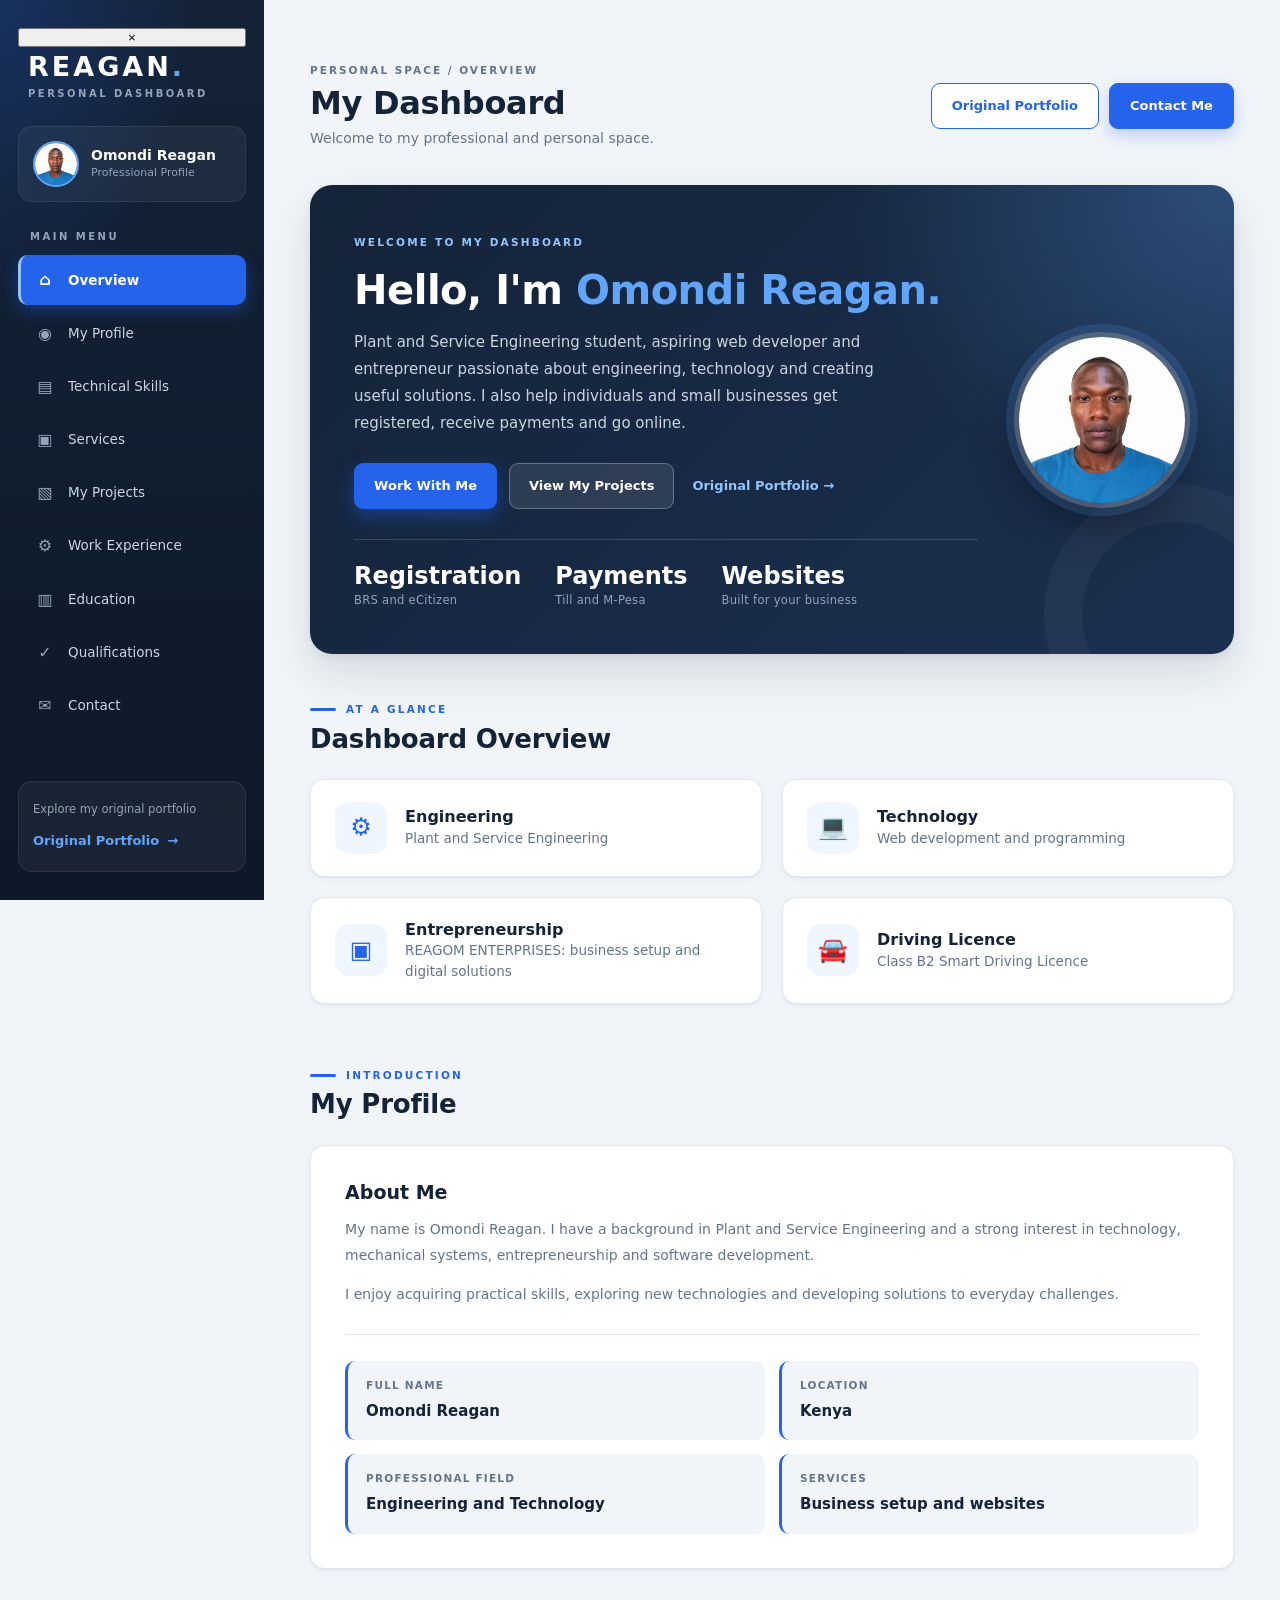
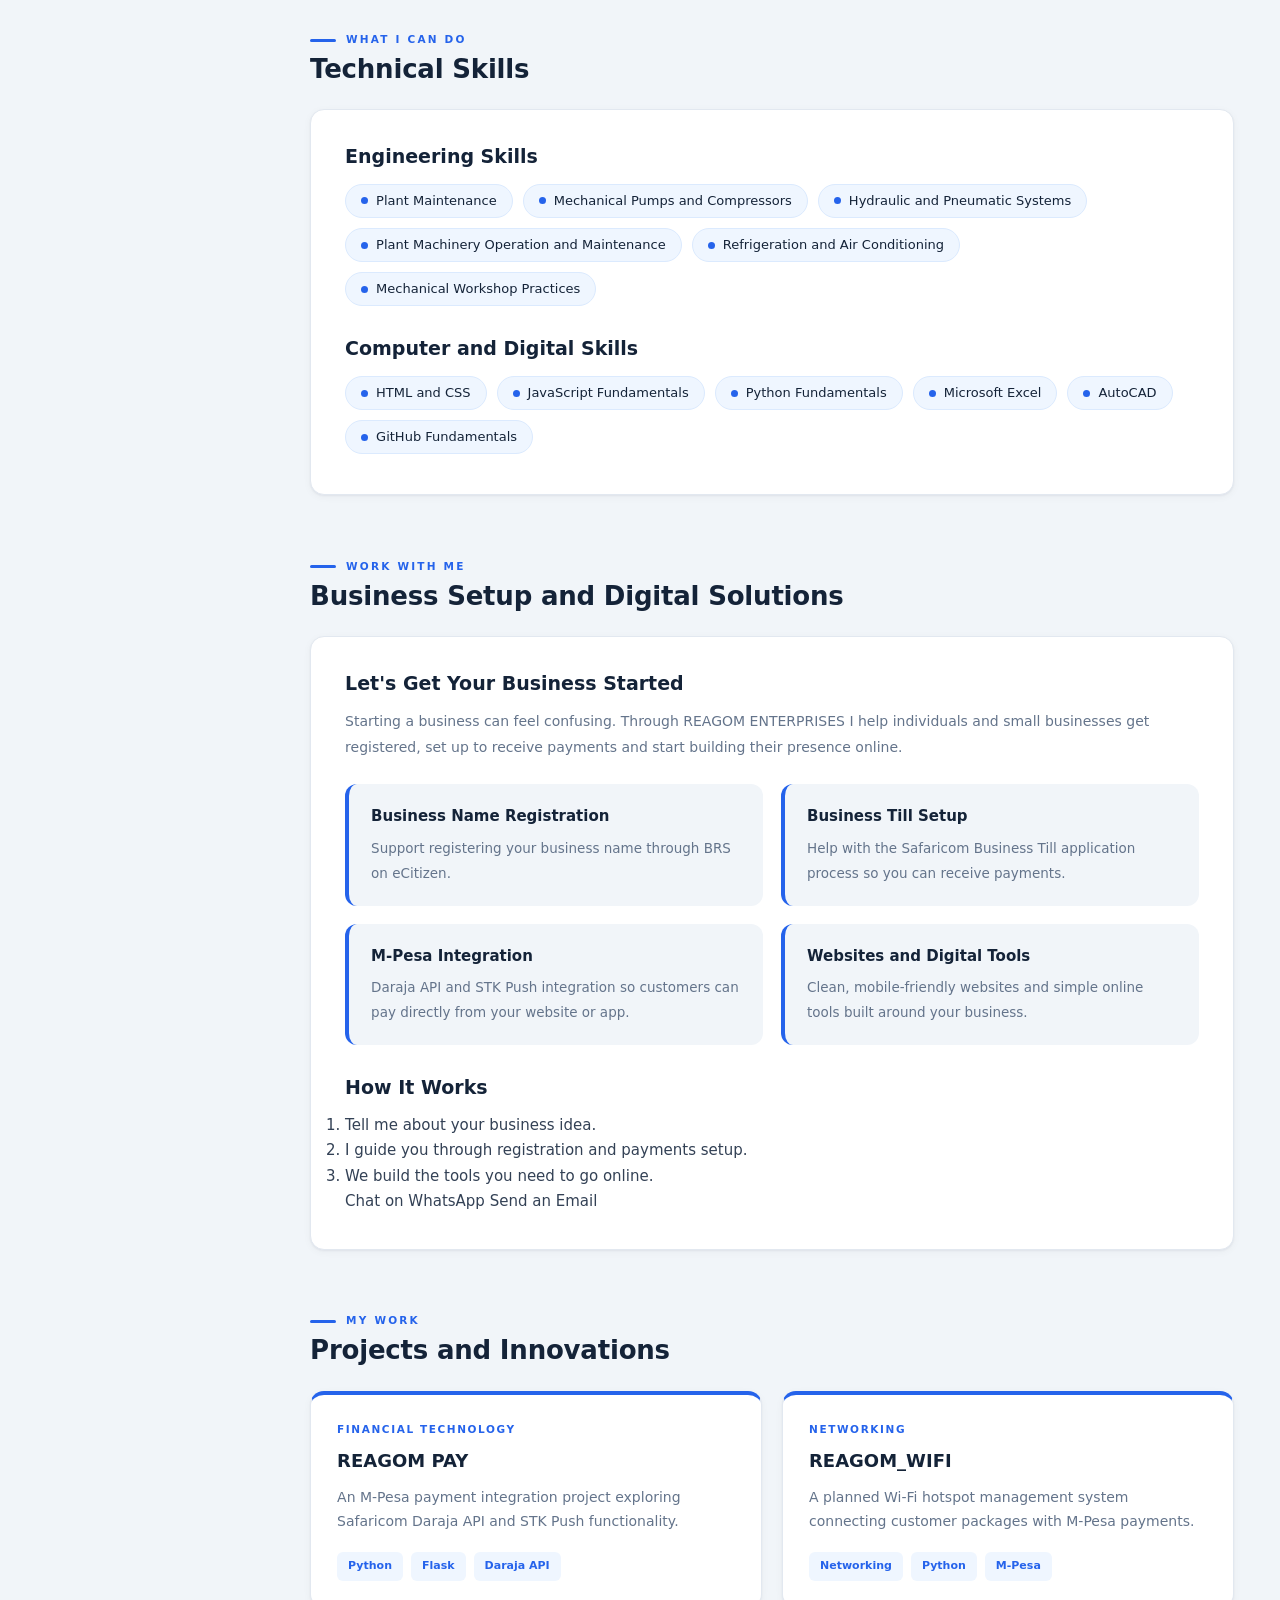
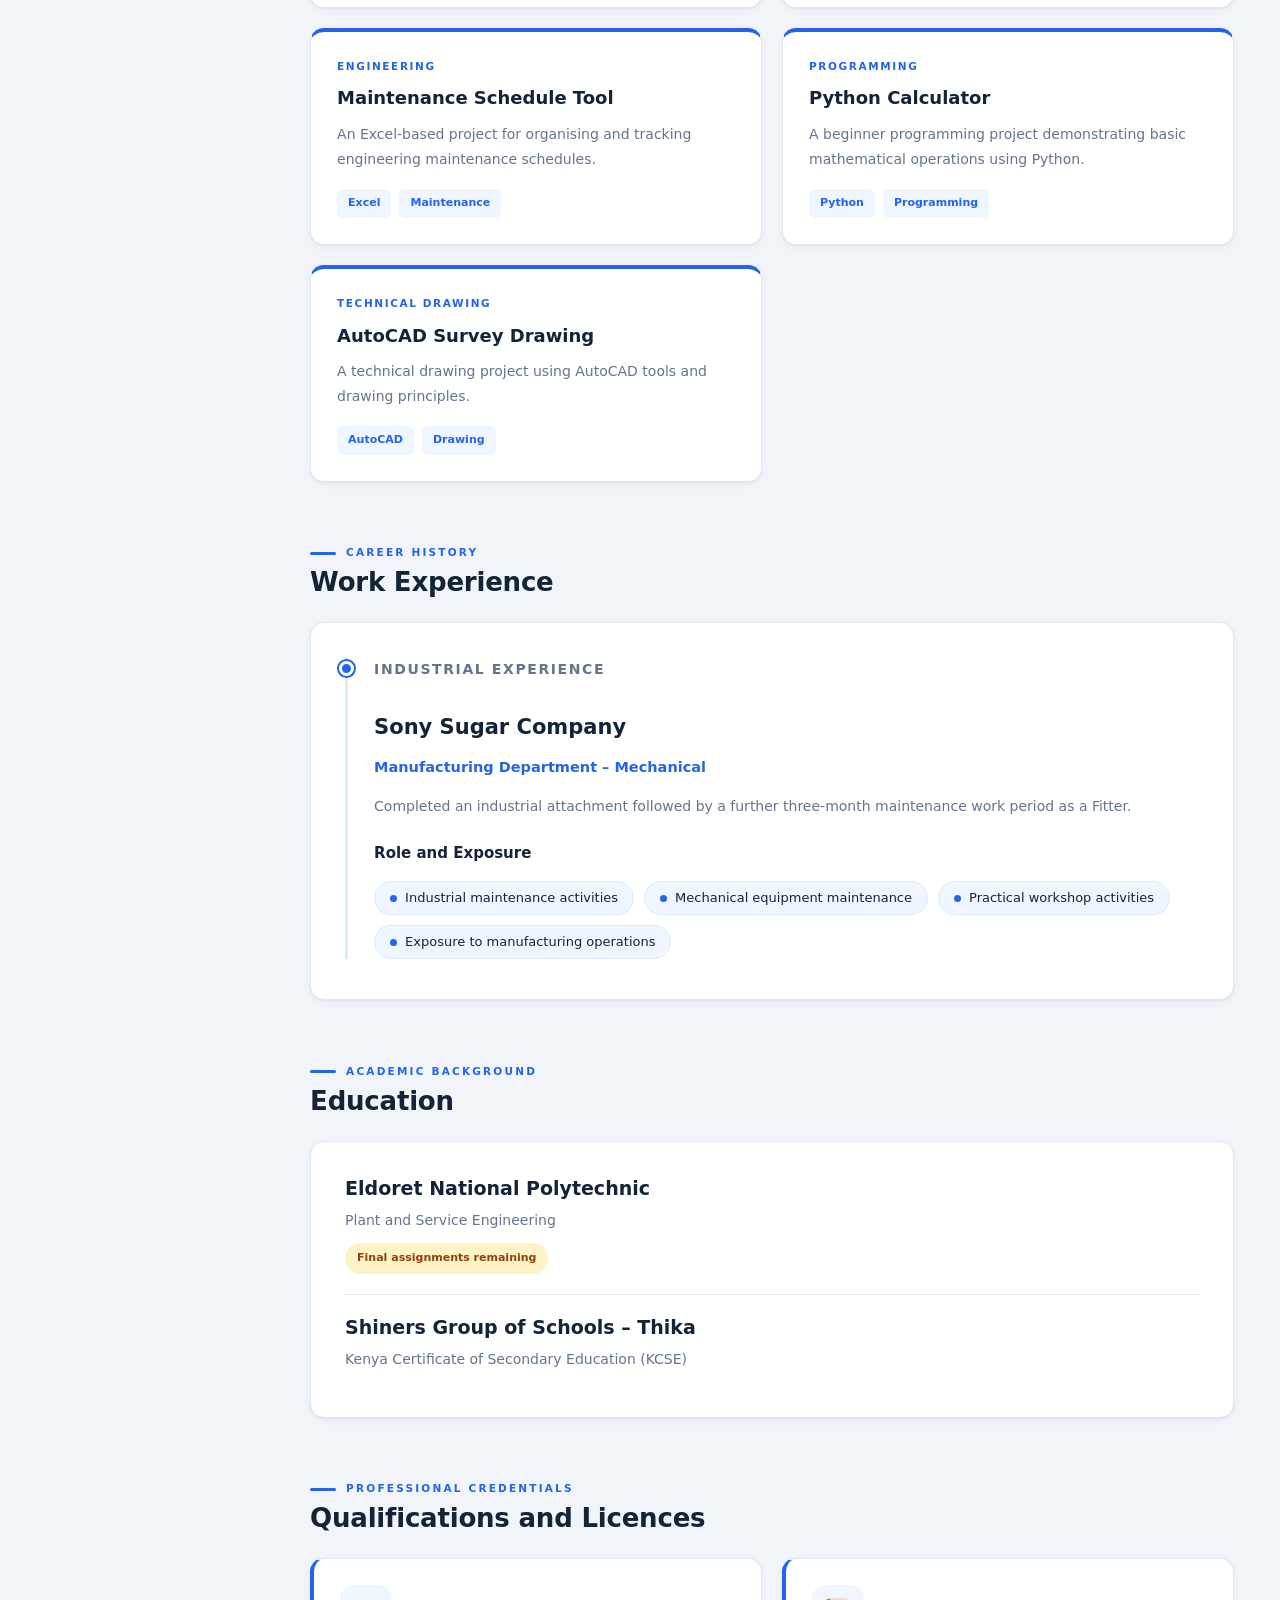
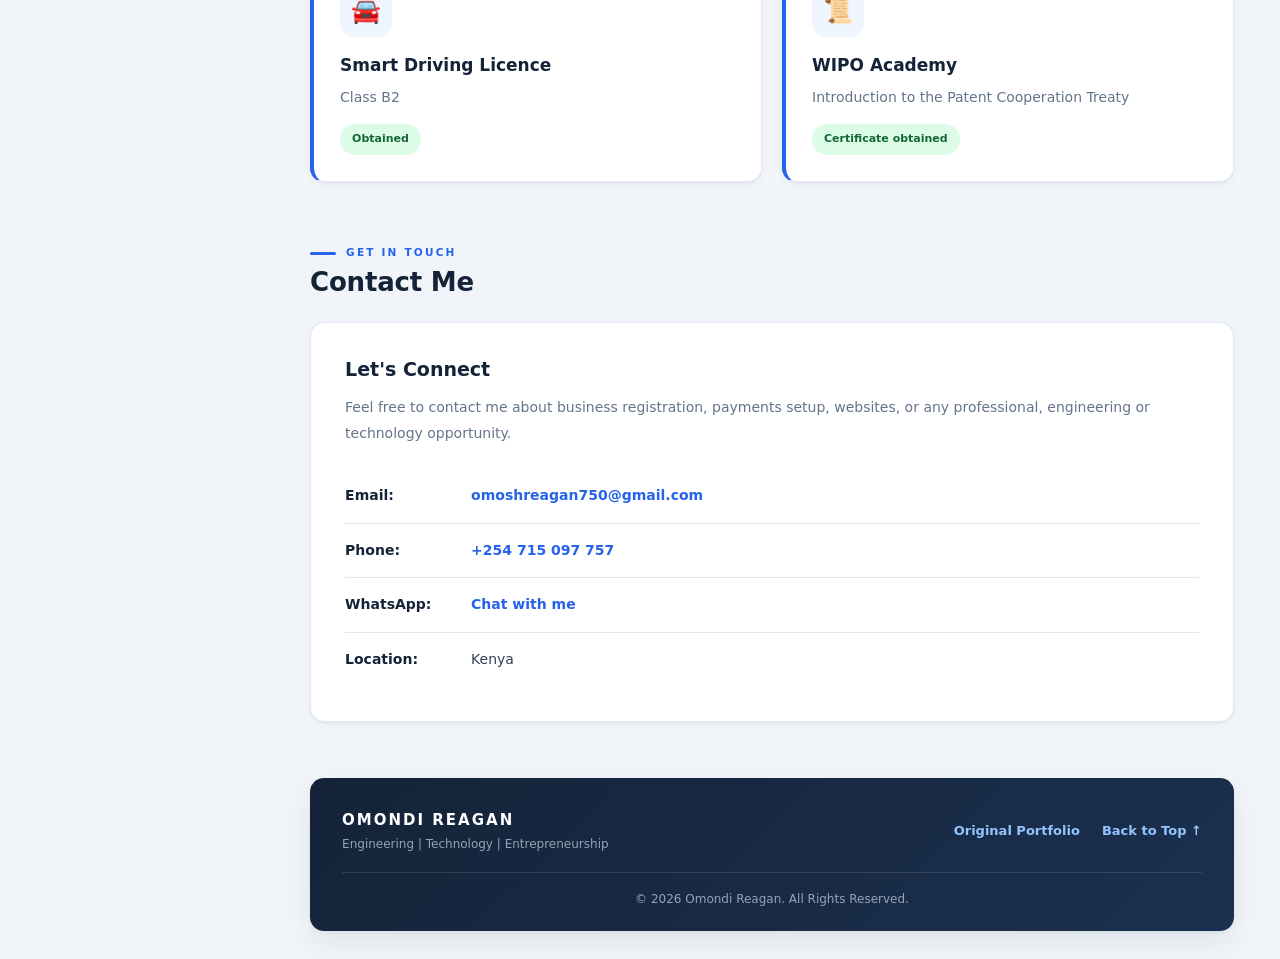
==== commit 6df6e140: "Update index.html" ====
--- a/index.html
+++ b/index.html
@@ -7,7 +7,7 @@
     <meta name="theme-color" content="#142338">
 
     <title>Omondi Reagan | Professional Dashboard</title>
-    <meta name="description" content="Professional dashboard and portfolio of Omondi Reagan, Plant and Service Engineering student, aspiring developer and entrepreneur.">
+    <meta name="description" content="Professional dashboard and portfolio of Omondi Reagan: engineering student, aspiring developer and entrepreneur who helps small businesses register, receive payments and go online.">
     <meta name="author" content="Omondi Reagan">
 
     <!-- Social sharing preview -->
@@ -27,10 +27,22 @@
 
     <a href="#main" class="skip-link">Skip to main content</a>
 
+    <!-- Phone / tablet: top bar with menu button -->
+    <div class="mobile-bar">
+        <button class="menu-toggle" type="button" aria-label="Open menu" aria-expanded="false" aria-controls="sidebar">
+            <span></span><span></span><span></span>
+        </button>
+        <span class="mobile-brand">REAGAN<span>.</span></span>
+    </div>
+
+    <div class="sidebar-overlay"></div>
+
     <div class="dashboard">
 
         <!-- SIDEBAR -->
-        <aside class="sidebar">
+        <aside class="sidebar" id="sidebar">
+
+            <button class="sidebar-close" type="button" aria-label="Close menu">&times;</button>
 
             <div class="brand">
                 <h2>REAGAN<span>.</span></h2>
@@ -51,7 +63,7 @@
                 <a href="#overview" class="active" aria-current="true"><span aria-hidden="true">⌂</span> Overview</a>
                 <a href="#profile"><span aria-hidden="true">◉</span> My Profile</a>
                 <a href="#skills"><span aria-hidden="true">▤</span> Technical Skills</a>
-                <a href="#business"><span aria-hidden="true">▣</span> Business Experience</a>
+                <a href="#business"><span aria-hidden="true">▣</span> Services</a>
                 <a href="#projects"><span aria-hidden="true">▧</span> My Projects</a>
                 <a href="#experience"><span aria-hidden="true">⚙</span> Work Experience</a>
                 <a href="#education"><span aria-hidden="true">▥</span> Education</a>
@@ -103,27 +115,28 @@
                         <p>
                             Plant and Service Engineering student, aspiring web developer
                             and entrepreneur passionate about engineering, technology
-                            and creating useful solutions.
+                            and creating useful solutions. I also help individuals and small
+                            businesses get registered, receive payments and go online.
                         </p>
 
                         <div class="welcome-actions">
-                            <a href="#profile" class="primary-button">Explore My Profile</a>
+                            <a href="#business" class="primary-button">Work With Me</a>
                             <a href="#projects" class="secondary-button">View My Projects</a>
                             <a href="portfolio.html" class="portfolio-button">Original Portfolio →</a>
                         </div>
 
                         <div class="hero-stats">
                             <div>
-                                <strong>Level 5</strong>
-                                <span>Plant &amp; Service Engineering</span>
+                                <strong>Registration</strong>
+                                <span>BRS and eCitizen</span>
                             </div>
                             <div>
-                                <strong>5</strong>
-                                <span>Projects &amp; ideas</span>
+                                <strong>Payments</strong>
+                                <span>Till and M-Pesa</span>
                             </div>
                             <div>
-                                <strong>2</strong>
-                                <span>Qualifications</span>
+                                <strong>Websites</strong>
+                                <span>Built for your business</span>
                             </div>
                         </div>
 
@@ -149,7 +162,7 @@
                     <div class="overview-card">
                         <div class="card-icon" aria-hidden="true">⚙</div>
                         <h3>Engineering</h3>
-                        <p>Plant and Service Engineering Level 5</p>
+                        <p>Plant and Service Engineering</p>
                     </div>
 
                     <div class="overview-card">
@@ -161,7 +174,7 @@
                     <div class="overview-card">
                         <div class="card-icon" aria-hidden="true">▣</div>
                         <h3>Entrepreneurship</h3>
-                        <p>REAGOM ENTERPRISES</p>
+                        <p>REAGOM ENTERPRISES: business setup and digital solutions</p>
                     </div>
 
                     <div class="overview-card">
@@ -214,8 +227,8 @@
                             <strong>Engineering and Technology</strong>
                         </div>
                         <div>
-                            <span>Business</span>
-                            <strong>REAGOM ENTERPRISES</strong>
+                            <span>Services</span>
+                            <strong>Business setup and websites</strong>
                         </div>
                     </div>
 
@@ -261,47 +274,63 @@
             </section>
 
 
-            <!-- BUSINESS EXPERIENCE -->
+            <!-- SERVICES / WORK WITH ME -->
             <section id="business" class="section" aria-labelledby="business-title">
 
                 <div class="section-title">
                     <div>
-                        <p class="eyebrow">ENTREPRENEURSHIP</p>
-                        <h2 id="business-title">Business Skills and Experience</h2>
+                        <p class="eyebrow">WORK WITH ME</p>
+                        <h2 id="business-title">Business Setup and Digital Solutions</h2>
                     </div>
                 </div>
 
                 <div class="content-card">
 
-                    <h3>REAGOM ENTERPRISES</h3>
+                    <h3>Let's Get Your Business Started</h3>
 
                     <p>
-                        Developing business management and digital entrepreneurship
-                        experience through my business activities and projects.
+                        Starting a business can feel confusing. Through REAGOM ENTERPRISES
+                        I help individuals and small businesses get registered, set up to
+                        receive payments and start building their presence online.
                     </p>
 
                     <div class="business-grid">
 
                         <div class="business-item">
-                            <h4>Business Registration</h4>
-                            <p>Practical experience with business name registration through BRS and eCitizen.</p>
+                            <h4>Business Name Registration</h4>
+                            <p>Support registering your business name through BRS on eCitizen.</p>
                         </div>
 
                         <div class="business-item">
-                            <h4>Business Payments</h4>
-                            <p>Experience with the Safaricom Business Till application process.</p>
+                            <h4>Business Till Setup</h4>
+                            <p>Help with the Safaricom Business Till application process so you can receive payments.</p>
                         </div>
 
                         <div class="business-item">
-                            <h4>Daraja API</h4>
-                            <p>Experience with production setup and M-Pesa integration.</p>
+                            <h4>M-Pesa Integration</h4>
+                            <p>Daraja API and STK Push integration so customers can pay directly from your website or app.</p>
                         </div>
 
                         <div class="business-item">
-                            <h4>Digital Business</h4>
-                            <p>Developing ideas involving digital payments, networking and automation.</p>
-                        </div>
-
+                            <h4>Websites and Digital Tools</h4>
+                            <p>Clean, mobile-friendly websites and simple online tools built around your business.</p>
+                        </div>
+
+                    </div>
+
+                    <h3>How It Works</h3>
+
+                    <ol class="service-steps">
+                        <li>Tell me about your business idea.</li>
+                        <li>I guide you through registration and payments setup.</li>
+                        <li>We build the tools you need to go online.</li>
+                    </ol>
+
+                    <div class="service-cta">
+                        <a href="https://wa.me/254715097757?text=Hello%20Reagan%2C%20I%20would%20like%20help%20with%20registering%20and%20setting%20up%20my%20business."
+                           class="whatsapp-button" target="_blank" rel="noopener noreferrer">Chat on WhatsApp</a>
+                        <a href="mailto:omoshreagan750@gmail.com?subject=Business%20setup%20enquiry"
+                           class="email-button">Send an Email</a>
                     </div>
 
                 </div>
@@ -433,12 +462,12 @@
 
                     <div class="education-item">
                         <h3>Eldoret National Polytechnic</h3>
-                        <p>Plant and Service Engineering – Level 5</p>
+                        <p>Plant and Service Engineering</p>
                         <span class="education-status">Final assignments remaining</span>
                     </div>
 
                     <div class="education-item">
-                        <h3>Shiners Group of Schools</h3>
+                        <h3>Shiners Group of Schools – Thika</h3>
                         <p>Kenya Certificate of Secondary Education (KCSE)</p>
                     </div>
 
@@ -493,8 +522,9 @@
                     <h3>Let's Connect</h3>
 
                     <p>
-                        Feel free to contact me for professional, engineering,
-                        technology or business-related opportunities.
+                        Feel free to contact me about business registration, payments
+                        setup, websites, or any professional, engineering or
+                        technology opportunity.
                     </p>
 
                     <div class="contact-list">
@@ -549,6 +579,43 @@
     <script>
         (function () {
             'use strict';
+
+            /* 0. Slide-in sidebar menu on phones and tablets */
+            var sidebar  = document.getElementById('sidebar');
+            var toggle   = document.querySelector('.menu-toggle');
+            var overlay  = document.querySelector('.sidebar-overlay');
+            var closeBtn = document.querySelector('.sidebar-close');
+
+            function setMenu(open) {
+                sidebar.classList.toggle('open', open);
+                overlay.classList.toggle('show', open);
+                document.body.classList.toggle('menu-open', open);
+                toggle.setAttribute('aria-expanded', open ? 'true' : 'false');
+                toggle.setAttribute('aria-label', open ? 'Close menu' : 'Open menu');
+                if (open) closeBtn.focus();
+            }
+
+            toggle.addEventListener('click', function () {
+                setMenu(!sidebar.classList.contains('open'));
+            });
+            overlay.addEventListener('click', function () { setMenu(false); });
+            closeBtn.addEventListener('click', function () { setMenu(false); toggle.focus(); });
+
+            Array.prototype.forEach.call(
+                document.querySelectorAll('.sidebar a'),
+                function (a) { a.addEventListener('click', function () { setMenu(false); }); }
+            );
+
+            document.addEventListener('keydown', function (e) {
+                if (e.key === 'Escape' && sidebar.classList.contains('open')) {
+                    setMenu(false);
+                    toggle.focus();
+                }
+            });
+
+            window.addEventListener('resize', function () {
+                if (window.innerWidth > 900 && sidebar.classList.contains('open')) setMenu(false);
+            });
 
             /* 1. Highlight the sidebar link of the section currently in view */
             var links = Array.prototype.slice.call(
@@ -561,11 +628,6 @@
                     link.classList.toggle('active', match);
                     if (match) {
                         link.setAttribute('aria-current', 'true');
-                        /* keep the active link visible in the scrolling mobile menu */
-                        if (link.scrollIntoView && link.parentElement.scrollWidth > link.parentElement.clientWidth) {
-                            var nav = link.parentElement;
-                            nav.scrollLeft = link.offsetLeft - (nav.clientWidth - link.clientWidth) / 2;
-                        }
                     } else {
                         link.removeAttribute('aria-current');
                     }
--- a/dashboard.css
+++ b/dashboard.css
@@ -0,0 +1,1518 @@
+/* =====================================================
+   OMONDI REAGAN | PROFESSIONAL DASHBOARD
+   Stylesheet — dashboard.css
+
+   1.  Design tokens
+   2.  Reset & base
+   3.  Layout
+   4.  Sidebar
+   5.  Main content & top bar
+   6.  Sections & headings
+   7.  Hero / welcome card
+   8.  Overview cards
+   9.  Content cards, profile, skills
+   10. Business
+   11. Projects
+   12. Experience & education
+   13. Qualifications
+   14. Contact
+   15. Footer
+   16. Accessibility
+   17. Responsive (tablet, mobile, small phone)
+   18. Print
+===================================================== */
+
+
+/* =====================================================
+   1. DESIGN TOKENS
+===================================================== */
+
+:root {
+    --navy-900: #0d1828;
+    --navy-800: #142338;
+    --navy-700: #1b3050;
+    --navy-600: #263c57;
+
+    --blue-600: #2563eb;
+    --blue-700: #1d4ed8;
+    --blue-400: #60a5fa;
+    --blue-300: #93c5fd;
+    --blue-100: #dbeafe;
+    --blue-50:  #eff6ff;
+
+    --ink:      #142338;
+    --text:     #334155;
+    --muted:    #64748b;
+    --line:     #e2e8f0;
+    --surface:  #ffffff;
+    --page:     #f1f5f9;
+
+    --success-bg: #dcfce7;
+    --success-tx: #166534;
+    --warn-bg:    #fef3c7;
+    --warn-tx:    #92400e;
+
+    --radius-sm: 8px;
+    --radius:    14px;
+    --radius-lg: 22px;
+
+    --shadow-sm: 0 1px 2px rgba(15, 23, 42, .05), 0 2px 8px rgba(15, 23, 42, .04);
+    --shadow:    0 2px 4px rgba(15, 23, 42, .04), 0 12px 28px rgba(15, 23, 42, .07);
+    --shadow-lg: 0 4px 8px rgba(15, 23, 42, .06), 0 20px 44px rgba(15, 23, 42, .12);
+
+    --sidebar-w: 264px;
+    --font: "Segoe UI", system-ui, -apple-system, "Helvetica Neue", Arial, sans-serif;
+}
+
+
+/* =====================================================
+   2. RESET & BASE
+===================================================== */
+
+*,
+*::before,
+*::after {
+    margin: 0;
+    padding: 0;
+    box-sizing: border-box;
+}
+
+html {
+    scroll-behavior: smooth;
+    -webkit-text-size-adjust: 100%;
+}
+
+body {
+    font-family: var(--font);
+    background: var(--page);
+    color: var(--text);
+    font-size: 15px;
+    line-height: 1.7;
+    -webkit-font-smoothing: antialiased;
+    text-rendering: optimizeLegibility;
+}
+
+img {
+    display: block;
+    max-width: 100%;
+}
+
+ul {
+    list-style: none;
+}
+
+a {
+    color: inherit;
+    text-decoration: none;
+    transition: color .25s ease, background .25s ease,
+                border-color .25s ease, transform .25s ease,
+                box-shadow .25s ease;
+}
+
+
+/* =====================================================
+   3. LAYOUT
+===================================================== */
+
+.dashboard {
+    display: flex;
+    min-height: 100vh;
+}
+
+
+/* =====================================================
+   4. SIDEBAR
+===================================================== */
+
+.sidebar {
+    width: var(--sidebar-w);
+    height: 100vh;
+    height: 100dvh;
+    min-height: 0;
+
+    background:
+        radial-gradient(120% 60% at 0% 0%, rgba(37, 99, 235, .22) 0%, transparent 60%),
+        linear-gradient(180deg, var(--navy-800) 0%, var(--navy-900) 100%);
+    color: #ffffff;
+
+    padding: 28px 18px;
+
+    position: fixed;
+    top: 0;
+    left: 0;
+
+    display: flex;
+    flex-direction: column;
+
+    overflow-y: auto;
+    overflow-x: hidden;
+    overscroll-behavior: contain;
+
+    scrollbar-width: thin;
+    scrollbar-color: #475569 transparent;
+
+    z-index: 100;
+}
+
+.sidebar > * {
+    flex-shrink: 0;
+}
+
+.sidebar::-webkit-scrollbar { width: 6px; }
+.sidebar::-webkit-scrollbar-track { background: transparent; }
+.sidebar::-webkit-scrollbar-thumb { background: #475569; border-radius: 10px; }
+.sidebar::-webkit-scrollbar-thumb:hover { background: #64748b; }
+
+
+/* Brand */
+
+.brand {
+    padding: 4px 10px 24px;
+}
+
+.brand h2 {
+    font-size: 27px;
+    font-weight: 800;
+    letter-spacing: 3px;
+    color: #ffffff;
+    line-height: 1.2;
+}
+
+.brand h2 span {
+    color: var(--blue-400);
+}
+
+.brand p {
+    color: #94a3b8;
+    font-size: 10px;
+    letter-spacing: 2.5px;
+    font-weight: 700;
+    margin-top: 2px;
+}
+
+
+/* Mini profile */
+
+.profile-mini {
+    display: flex;
+    align-items: center;
+    gap: 12px;
+
+    padding: 14px;
+    margin-bottom: 26px;
+
+    background: rgba(255, 255, 255, .05);
+    border: 1px solid rgba(255, 255, 255, .08);
+    border-radius: var(--radius);
+}
+
+.profile-mini img,
+.profile-mini .avatar-fallback {
+    width: 46px;
+    height: 46px;
+    flex-shrink: 0;
+
+    border-radius: 50%;
+    object-fit: cover;
+
+    border: 2px solid var(--blue-400);
+}
+
+.profile-mini h3 {
+    font-size: 14px;
+    font-weight: 700;
+    color: #ffffff;
+    line-height: 1.3;
+}
+
+.profile-mini p {
+    font-size: 11px;
+    color: #94a3b8;
+}
+
+
+/* Avatar fallback (shown by script if the photo is missing) */
+
+.avatar-fallback {
+    display: grid;
+    place-items: center;
+    background: linear-gradient(135deg, var(--blue-600), var(--navy-700));
+    color: #ffffff;
+    font-weight: 800;
+    letter-spacing: 1px;
+}
+
+.profile-mini .avatar-fallback { font-size: 15px; }
+
+
+/* Navigation */
+
+.nav-heading {
+    color: #94a3b8;
+    font-size: 10px;
+    letter-spacing: 2.5px;
+    font-weight: 700;
+
+    padding: 0 12px;
+    margin-bottom: 10px;
+}
+
+.navigation {
+    display: flex;
+    flex-direction: column;
+    gap: 4px;
+}
+
+.navigation a {
+    display: flex;
+    align-items: center;
+    gap: 13px;
+
+    color: #cbd5e1;
+
+    padding: 11px 14px;
+
+    font-size: 13.5px;
+    font-weight: 500;
+
+    border-radius: 10px;
+    border-left: 3px solid transparent;
+}
+
+.navigation a span {
+    width: 20px;
+    text-align: center;
+    font-size: 16px;
+    color: #94a3b8;
+    transition: color .25s ease;
+}
+
+.navigation a:hover {
+    background: rgba(255, 255, 255, .07);
+    color: #ffffff;
+    transform: translateX(3px);
+}
+
+.navigation a:hover span {
+    color: var(--blue-400);
+}
+
+/* Active link — set by the script as you scroll */
+.navigation a.active {
+    background: var(--blue-600);
+    color: #ffffff;
+    border-left-color: var(--blue-300);
+    font-weight: 600;
+    box-shadow: 0 6px 16px rgba(37, 99, 235, .35);
+}
+
+.navigation a.active span {
+    color: #ffffff;
+}
+
+
+/* Sidebar bottom */
+
+.sidebar-bottom {
+    margin-top: auto;
+    padding: 18px 14px;
+
+    background: rgba(255, 255, 255, .05);
+    border: 1px solid rgba(255, 255, 255, .08);
+    border-radius: var(--radius);
+}
+
+.sidebar-bottom p {
+    color: #94a3b8;
+    font-size: 11.5px;
+    margin-bottom: 8px;
+}
+
+.portfolio-link {
+    display: inline-flex;
+    align-items: center;
+    gap: 8px;
+
+    color: var(--blue-400);
+
+    font-size: 13px;
+    font-weight: 700;
+}
+
+.portfolio-link:hover {
+    color: #ffffff;
+}
+
+.portfolio-link span {
+    transition: transform .2s ease;
+}
+
+.portfolio-link:hover span {
+    transform: translateX(5px);
+}
+
+
+/* =====================================================
+   5. MAIN CONTENT & TOP BAR
+===================================================== */
+
+.main-content {
+    width: calc(100% - var(--sidebar-w));
+    margin-left: var(--sidebar-w);
+
+    padding: 36px clamp(20px, 3.6vw, 52px) 28px;
+
+    min-width: 0;
+}
+
+.main-content > * {
+    max-width: 1120px;
+    margin-left: auto;
+    margin-right: auto;
+}
+
+.topbar {
+    display: flex;
+    align-items: center;
+    justify-content: space-between;
+    gap: 20px;
+
+    margin-bottom: 34px;
+}
+
+.breadcrumb {
+    font-size: 10.5px;
+    letter-spacing: 2px;
+    color: var(--muted);
+    font-weight: 700;
+}
+
+.topbar h1 {
+    font-size: clamp(26px, 3vw, 32px);
+    font-weight: 800;
+    color: var(--ink);
+    margin: 4px 0;
+    line-height: 1.25;
+    letter-spacing: -.3px;
+}
+
+.top-description {
+    font-size: 14px;
+    color: var(--muted);
+}
+
+.topbar-actions {
+    display: flex;
+    align-items: center;
+    gap: 10px;
+    flex-wrap: wrap;
+}
+
+.contact-button,
+.top-portfolio-button {
+    display: inline-block;
+    padding: 11px 20px;
+
+    border-radius: 9px;
+
+    font-size: 13px;
+    font-weight: 700;
+
+    white-space: nowrap;
+}
+
+.contact-button {
+    background: var(--blue-600);
+    color: #ffffff;
+    border: 1px solid var(--blue-600);
+    box-shadow: 0 6px 16px rgba(37, 99, 235, .28);
+}
+
+.contact-button:hover {
+    background: var(--blue-700);
+    border-color: var(--blue-700);
+    transform: translateY(-2px);
+}
+
+.top-portfolio-button {
+    background: var(--surface);
+    color: var(--blue-600);
+    border: 1px solid var(--blue-600);
+}
+
+.top-portfolio-button:hover {
+    background: var(--blue-50);
+    transform: translateY(-2px);
+}
+
+
+/* =====================================================
+   6. SECTIONS & HEADINGS
+===================================================== */
+
+.section {
+    margin-bottom: 56px;
+    scroll-margin-top: 28px;
+}
+
+.section-title {
+    display: flex;
+    justify-content: space-between;
+    align-items: center;
+
+    margin-bottom: 22px;
+}
+
+.eyebrow {
+    display: inline-flex;
+    align-items: center;
+    gap: 10px;
+
+    font-size: 10.5px;
+    color: var(--blue-600);
+    font-weight: 800;
+    letter-spacing: 2.2px;
+}
+
+.section-title .eyebrow::before {
+    content: "";
+    width: 26px;
+    height: 3px;
+    border-radius: 3px;
+    background: var(--blue-600);
+}
+
+.section-title h2 {
+    font-size: clamp(22px, 2.4vw, 26px);
+    font-weight: 800;
+    color: var(--ink);
+    line-height: 1.35;
+    letter-spacing: -.2px;
+    margin-top: 2px;
+}
+
+
+/* =====================================================
+   7. HERO / WELCOME CARD
+===================================================== */
+
+.welcome-card {
+    position: relative;
+    overflow: hidden;
+
+    background:
+        radial-gradient(70% 120% at 100% 0%, rgba(96, 165, 250, .28) 0%, transparent 60%),
+        linear-gradient(135deg, var(--navy-800) 0%, var(--navy-700) 100%);
+    color: #ffffff;
+
+    padding: clamp(26px, 4vw, 44px);
+
+    display: flex;
+    align-items: center;
+    justify-content: space-between;
+    gap: 36px;
+
+    border-radius: var(--radius-lg);
+    box-shadow: var(--shadow-lg);
+
+    margin-bottom: 40px;
+}
+
+.welcome-card::after {
+    content: "";
+    position: absolute;
+    right: -70px;
+    bottom: -90px;
+    width: 260px;
+    height: 260px;
+    border-radius: 50%;
+    border: 38px solid rgba(255, 255, 255, .04);
+    pointer-events: none;
+}
+
+.welcome-content {
+    flex: 1;
+    position: relative;
+    z-index: 1;
+}
+
+.welcome-content .eyebrow {
+    color: var(--blue-300);
+}
+
+.welcome-content h2 {
+    font-size: clamp(28px, 3.6vw, 40px);
+    font-weight: 800;
+    color: #ffffff;
+    margin: 10px 0 14px;
+    line-height: 1.25;
+    letter-spacing: -.5px;
+}
+
+.welcome-content h2 span {
+    color: var(--blue-400);
+}
+
+.welcome-content > p:not(.eyebrow) {
+    font-size: 15px;
+    color: #cbd5e1;
+    max-width: 560px;
+    line-height: 1.8;
+}
+
+.welcome-image {
+    position: relative;
+    z-index: 1;
+    flex-shrink: 0;
+}
+
+.welcome-image img,
+.welcome-image .avatar-fallback {
+    width: 176px;
+    height: 176px;
+
+    border-radius: 50%;
+    object-fit: cover;
+
+    border: 5px solid rgba(255, 255, 255, .22);
+    box-shadow: 0 0 0 8px rgba(96, 165, 250, .16), 0 18px 40px rgba(0, 0, 0, .35);
+}
+
+.welcome-image .avatar-fallback { font-size: 44px; }
+
+.welcome-actions {
+    display: flex;
+    flex-wrap: wrap;
+    align-items: center;
+    gap: 12px;
+
+    margin-top: 26px;
+}
+
+.primary-button,
+.secondary-button,
+.portfolio-button {
+    display: inline-block;
+
+    padding: 12px 20px;
+
+    border-radius: 9px;
+
+    font-size: 13px;
+    font-weight: 700;
+}
+
+.primary-button {
+    background: var(--blue-600);
+    color: #ffffff;
+    box-shadow: 0 8px 20px rgba(37, 99, 235, .4);
+}
+
+.primary-button:hover {
+    background: #3b82f6;
+    transform: translateY(-2px);
+}
+
+.secondary-button {
+    background: rgba(255, 255, 255, .1);
+    color: #ffffff;
+    border: 1px solid rgba(255, 255, 255, .28);
+    padding: 11px 19px;
+}
+
+.secondary-button:hover {
+    background: rgba(255, 255, 255, .18);
+    transform: translateY(-2px);
+}
+
+.portfolio-button {
+    color: var(--blue-300);
+    padding-left: 6px;
+    padding-right: 6px;
+}
+
+.portfolio-button:hover {
+    color: #ffffff;
+    transform: translateX(3px);
+}
+
+
+/* Hero stat strip */
+
+.hero-stats {
+    display: flex;
+    flex-wrap: wrap;
+    gap: 14px 34px;
+
+    margin-top: 30px;
+    padding-top: 22px;
+
+    border-top: 1px solid rgba(255, 255, 255, .14);
+}
+
+.hero-stats div {
+    display: flex;
+    flex-direction: column;
+}
+
+.hero-stats strong {
+    font-size: 24px;
+    font-weight: 800;
+    color: #ffffff;
+    line-height: 1.2;
+}
+
+.hero-stats span {
+    font-size: 11.5px;
+    color: #94a3b8;
+    letter-spacing: .3px;
+}
+
+
+/* =====================================================
+   8. OVERVIEW CARDS
+===================================================== */
+
+.overview-grid {
+    display: grid;
+    grid-template-columns: repeat(2, minmax(0, 1fr));
+    gap: 20px;
+}
+
+.overview-card {
+    display: grid;
+    grid-template-columns: auto 1fr;
+    column-gap: 18px;
+    align-items: center;
+
+    background: var(--surface);
+
+    padding: 22px 24px;
+
+    border-radius: var(--radius);
+    border: 1px solid var(--line);
+
+    box-shadow: var(--shadow-sm);
+
+    transition: transform .25s ease, box-shadow .25s ease, border-color .25s ease;
+}
+
+.overview-card:hover {
+    transform: translateY(-4px);
+    box-shadow: var(--shadow);
+    border-color: var(--blue-100);
+}
+
+.card-icon {
+    grid-row: span 2;
+
+    display: grid;
+    place-items: center;
+
+    width: 52px;
+    height: 52px;
+
+    font-size: 24px;
+    color: var(--blue-600);
+
+    background: var(--blue-50);
+    border-radius: 14px;
+}
+
+.overview-card h3 {
+    color: var(--ink);
+    font-size: 16px;
+    font-weight: 700;
+    line-height: 1.3;
+    align-self: end;
+}
+
+.overview-card p {
+    color: var(--muted);
+    font-size: 13.5px;
+    line-height: 1.5;
+    align-self: start;
+}
+
+
+/* =====================================================
+   9. CONTENT CARDS, PROFILE, SKILLS
+===================================================== */
+
+.content-card {
+    background: var(--surface);
+
+    padding: clamp(22px, 3vw, 34px);
+
+    border-radius: var(--radius);
+    border: 1px solid var(--line);
+
+    box-shadow: var(--shadow-sm);
+}
+
+.content-card h3 {
+    color: var(--ink);
+    font-size: 19px;
+    font-weight: 700;
+    margin: 0 0 12px;
+    line-height: 1.35;
+}
+
+.content-card h3:not(:first-child) {
+    margin-top: 30px;
+}
+
+.content-card p {
+    color: var(--muted);
+    font-size: 14px;
+    line-height: 1.85;
+    margin-bottom: 13px;
+}
+
+
+/* Profile information */
+
+.information-grid {
+    display: grid;
+    grid-template-columns: repeat(2, minmax(0, 1fr));
+    gap: 14px;
+
+    margin-top: 26px;
+    padding-top: 26px;
+
+    border-top: 1px solid var(--line);
+}
+
+.information-grid div {
+    display: flex;
+    flex-direction: column;
+    gap: 4px;
+
+    padding: 16px 18px;
+
+    background: var(--page);
+    border-radius: 10px;
+    border-left: 3px solid var(--blue-600);
+}
+
+.information-grid span {
+    font-size: 10.5px;
+    letter-spacing: 1.2px;
+    text-transform: uppercase;
+    color: var(--muted);
+    font-weight: 700;
+}
+
+.information-grid strong {
+    font-size: 15px;
+    color: var(--ink);
+}
+
+
+/* Skills as chips */
+
+.skills-list {
+    display: flex;
+    flex-wrap: wrap;
+    gap: 10px;
+
+    margin: 14px 0 6px;
+}
+
+.skills-list li {
+    display: inline-flex;
+    align-items: center;
+    gap: 8px;
+
+    font-size: 13px;
+    font-weight: 500;
+    color: var(--ink);
+
+    background: var(--blue-50);
+    border: 1px solid var(--blue-100);
+    border-radius: 999px;
+
+    padding: 7px 15px;
+    line-height: 1.4;
+
+    transition: background .2s ease, transform .2s ease;
+}
+
+.skills-list li::before {
+    content: "";
+    width: 7px;
+    height: 7px;
+    border-radius: 50%;
+    background: var(--blue-600);
+    flex-shrink: 0;
+}
+
+.skills-list li:hover {
+    background: var(--blue-100);
+    transform: translateY(-2px);
+}
+
+
+/* =====================================================
+   10. BUSINESS
+===================================================== */
+
+.business-grid {
+    display: grid;
+    grid-template-columns: repeat(2, minmax(0, 1fr));
+    gap: 18px;
+
+    margin-top: 24px;
+}
+
+.business-item {
+    background: var(--page);
+
+    padding: 20px 22px;
+
+    border-radius: 12px;
+    border-left: 4px solid var(--blue-600);
+
+    transition: background .2s ease, transform .2s ease;
+}
+
+.business-item:hover {
+    background: var(--blue-50);
+    transform: translateY(-3px);
+}
+
+.business-item h4 {
+    color: var(--ink);
+    font-size: 15px;
+    font-weight: 700;
+    margin-bottom: 6px;
+}
+
+.business-item p {
+    font-size: 13.5px;
+    margin-bottom: 0;
+}
+
+
+/* =====================================================
+   11. PROJECTS
+===================================================== */
+
+.project-grid {
+    display: grid;
+    grid-template-columns: repeat(2, minmax(0, 1fr));
+    gap: 20px;
+}
+
+.project-card {
+    display: flex;
+    flex-direction: column;
+
+    background: var(--surface);
+
+    padding: 26px;
+
+    border-radius: var(--radius);
+    border: 1px solid var(--line);
+    border-top: 4px solid var(--blue-600);
+
+    box-shadow: var(--shadow-sm);
+
+    transition: transform .25s ease, box-shadow .25s ease;
+}
+
+.project-card:hover {
+    transform: translateY(-5px);
+    box-shadow: var(--shadow);
+}
+
+.project-category {
+    color: var(--blue-600);
+    font-size: 10.5px;
+    font-weight: 800;
+    letter-spacing: 1.6px;
+}
+
+.project-card h3 {
+    font-size: 18px;
+    font-weight: 700;
+    color: var(--ink);
+    margin: 8px 0 8px;
+}
+
+.project-card p:not(.project-category) {
+    color: var(--muted);
+    font-size: 14px;
+    line-height: 1.75;
+}
+
+.project-tags {
+    display: flex;
+    flex-wrap: wrap;
+    gap: 8px;
+    margin-top: auto;
+    padding-top: 18px;
+}
+
+.project-tags span {
+    background: var(--blue-50);
+    color: var(--blue-600);
+
+    padding: 5px 11px;
+
+    border-radius: 6px;
+    font-size: 11px;
+    font-weight: 700;
+}
+
+
+/* =====================================================
+   12. EXPERIENCE & EDUCATION
+===================================================== */
+
+.experience-item {
+    position: relative;
+    border-left: 3px solid var(--blue-100);
+    padding-left: 26px;
+}
+
+.experience-item::before {
+    content: "";
+    position: absolute;
+    left: -9px;
+    top: 4px;
+    width: 15px;
+    height: 15px;
+    border-radius: 50%;
+    background: var(--blue-600);
+    border: 3px solid var(--surface);
+    box-shadow: 0 0 0 2px var(--blue-600);
+}
+
+.experience-item h3 {
+    font-size: 21px;
+    margin-top: 4px;
+}
+
+.experience-item h4 {
+    color: var(--ink);
+    font-size: 15px;
+    margin-top: 22px;
+    margin-bottom: 4px;
+}
+
+.content-card .job-title {
+    color: var(--blue-600);
+    font-weight: 700;
+    font-size: 14.5px;
+}
+
+.education-item {
+    padding: 20px 0;
+    border-bottom: 1px solid var(--line);
+}
+
+.education-item:first-child { padding-top: 0; }
+
+.education-item:last-child {
+    border-bottom: none;
+    padding-bottom: 0;
+}
+
+.education-item h3 {
+    margin: 0 0 6px;
+}
+
+.education-item p {
+    margin-bottom: 10px;
+}
+
+.education-status,
+.qualification-status {
+    display: inline-block;
+
+    background: var(--blue-50);
+    color: var(--blue-600);
+
+    padding: 6px 12px;
+
+    border-radius: 999px;
+    font-size: 11px;
+    font-weight: 700;
+}
+
+.education-status {
+    background: var(--warn-bg);
+    color: var(--warn-tx);
+}
+
+.qualification-status {
+    background: var(--success-bg);
+    color: var(--success-tx);
+}
+
+
+/* =====================================================
+   13. QUALIFICATIONS
+===================================================== */
+
+.qualification-grid {
+    display: grid;
+    grid-template-columns: repeat(2, minmax(0, 1fr));
+    gap: 20px;
+}
+
+.qualification-card {
+    background: var(--surface);
+
+    padding: 26px;
+
+    border-radius: var(--radius);
+    border: 1px solid var(--line);
+    border-left: 4px solid var(--blue-600);
+
+    box-shadow: var(--shadow-sm);
+
+    transition: transform .25s ease, box-shadow .25s ease;
+}
+
+.qualification-card:hover {
+    transform: translateY(-4px);
+    box-shadow: var(--shadow);
+}
+
+.qualification-card .card-icon {
+    margin-bottom: 14px;
+}
+
+.qualification-card h3 {
+    font-size: 17px;
+    font-weight: 700;
+    color: var(--ink);
+    margin-bottom: 6px;
+}
+
+.qualification-card p {
+    font-size: 14px;
+    color: var(--muted);
+    margin-bottom: 14px;
+}
+
+
+/* =====================================================
+   14. CONTACT
+===================================================== */
+
+.contact-list {
+    margin-top: 22px;
+}
+
+.contact-list p {
+    display: flex;
+    flex-wrap: wrap;
+    gap: 4px 16px;
+
+    padding: 14px 0;
+    border-bottom: 1px solid var(--line);
+    margin-bottom: 0;
+
+    color: var(--text);
+}
+
+.contact-list p:last-child {
+    border-bottom: none;
+}
+
+.contact-list strong {
+    flex: 0 0 110px;
+    color: var(--ink);
+}
+
+.contact-list a {
+    color: var(--blue-600);
+    font-weight: 600;
+    word-break: break-word;
+}
+
+.contact-list a:hover {
+    color: var(--blue-700);
+    text-decoration: underline;
+}
+
+
+/* =====================================================
+   15. FOOTER
+===================================================== */
+
+.main-footer {
+    background: linear-gradient(135deg, var(--navy-800), var(--navy-700));
+
+    padding: 30px 32px 22px;
+
+    margin-top: 48px;
+
+    display: flex;
+    align-items: center;
+    justify-content: space-between;
+    flex-wrap: wrap;
+    gap: 18px;
+
+    border-radius: var(--radius);
+    box-shadow: var(--shadow);
+}
+
+.main-footer h3 {
+    color: #ffffff;
+    font-size: 15px;
+    letter-spacing: 2px;
+}
+
+.main-footer p {
+    color: #94a3b8;
+    font-size: 12px;
+}
+
+.footer-links {
+    display: flex;
+    flex-wrap: wrap;
+    gap: 22px;
+}
+
+.footer-links a {
+    color: var(--blue-300);
+    font-size: 13px;
+    font-weight: 700;
+}
+
+.footer-links a:hover {
+    color: #ffffff;
+    text-decoration: underline;
+}
+
+.main-footer .copyright {
+    width: 100%;
+    padding-top: 16px;
+    border-top: 1px solid rgba(255, 255, 255, .12);
+    margin-bottom: 0;
+    text-align: center;
+}
+
+
+/* =====================================================
+   16. ACCESSIBILITY
+===================================================== */
+
+a:focus-visible {
+    outline: 3px solid var(--blue-300);
+    outline-offset: 3px;
+    border-radius: 6px;
+}
+
+.skip-link {
+    position: absolute;
+    left: -9999px;
+    top: 0;
+}
+
+.skip-link:focus {
+    left: 14px;
+    top: 14px;
+    z-index: 1000;
+
+    background: #ffffff;
+    color: var(--ink);
+
+    padding: 10px 16px;
+
+    border-radius: 8px;
+    font-weight: 700;
+    box-shadow: var(--shadow-lg);
+}
+
+@media (prefers-reduced-motion: reduce) {
+    html { scroll-behavior: auto; }
+
+    *,
+    *::before,
+    *::after {
+        transition: none !important;
+        animation: none !important;
+    }
+}
+
+
+/* =====================================================
+   17. RESPONSIVE
+===================================================== */
+
+/* ---------- Laptop / small desktop ---------- */
+
+@media (max-width: 1100px) {
+
+    .welcome-image img,
+    .welcome-image .avatar-fallback {
+        width: 148px;
+        height: 148px;
+    }
+
+}
+
+
+/* ---------- Tablet: sidebar becomes a sticky top bar ---------- */
+
+@media (max-width: 900px) {
+
+    .dashboard {
+        display: block;
+    }
+
+    .sidebar {
+        position: sticky;
+        top: 0;
+
+        width: 100%;
+        height: auto;
+
+        flex-direction: row;
+        align-items: center;
+        gap: 18px;
+
+        padding: 10px 16px;
+
+        overflow: visible;
+    }
+
+    .brand {
+        padding: 0;
+    }
+
+    .brand h2 { font-size: 20px; }
+
+    .brand p,
+    .profile-mini,
+    .nav-heading,
+    .sidebar-bottom {
+        display: none;
+    }
+
+    .navigation {
+        flex: 1;
+        flex-shrink: 1;
+        min-width: 0;
+
+        flex-direction: row;
+        gap: 4px;
+
+        overflow-x: auto;
+        scrollbar-width: none;
+        -webkit-overflow-scrolling: touch;
+    }
+
+    .navigation::-webkit-scrollbar { display: none; }
+
+    .navigation a {
+        white-space: nowrap;
+        flex-shrink: 0;
+
+        padding: 9px 13px;
+        font-size: 13px;
+
+        border-left: none;
+        border-bottom: 3px solid transparent;
+    }
+
+    .navigation a:hover { transform: none; }
+
+    .navigation a.active {
+        border-left: none;
+        border-bottom-color: var(--blue-300);
+        box-shadow: none;
+    }
+
+    .main-content {
+        width: 100%;
+        margin-left: 0;
+        padding: 26px 22px;
+    }
+
+    .section {
+        scroll-margin-top: 80px;
+    }
+
+    .welcome-card {
+        padding: 28px;
+    }
+
+}
+
+
+/* ---------- Mobile ---------- */
+
+@media (max-width: 600px) {
+
+    body {
+        font-size: 14px;
+    }
+
+    .sidebar {
+        padding: 9px 12px;
+        gap: 10px;
+    }
+
+    .navigation a span {
+        display: none;
+    }
+
+    .main-content {
+        padding: 20px 14px;
+    }
+
+    .topbar {
+        align-items: flex-start;
+        flex-direction: column;
+        gap: 16px;
+        margin-bottom: 26px;
+    }
+
+    .topbar-actions {
+        width: 100%;
+    }
+
+    .topbar-actions a {
+        flex: 1;
+        text-align: center;
+    }
+
+    .welcome-card {
+        flex-direction: column-reverse;
+        align-items: flex-start;
+        gap: 24px;
+        padding: 24px 22px;
+    }
+
+    .welcome-image img,
+    .welcome-image .avatar-fallback {
+        width: 118px;
+        height: 118px;
+    }
+
+    .welcome-image .avatar-fallback { font-size: 32px; }
+
+    .welcome-content > p:not(.eyebrow) {
+        font-size: 14px;
+    }
+
+    .hero-stats {
+        gap: 14px 26px;
+    }
+
+    .hero-stats strong { font-size: 21px; }
+
+    .overview-grid,
+    .project-grid,
+    .business-grid,
+    .qualification-grid,
+    .information-grid {
+        grid-template-columns: 1fr;
+    }
+
+    .overview-card {
+        padding: 18px 20px;
+    }
+
+    .content-card {
+        padding: 22px 20px;
+    }
+
+    .contact-list strong {
+        flex-basis: 100%;
+    }
+
+    .main-footer {
+        flex-direction: column;
+        align-items: flex-start;
+        padding: 24px 22px 18px;
+    }
+
+    .main-footer .copyright {
+        text-align: left;
+    }
+
+}
+
+
+/* ---------- Small phone ---------- */
+
+@media (max-width: 380px) {
+
+    .welcome-actions {
+        flex-direction: column;
+        align-items: stretch;
+    }
+
+    .welcome-actions a {
+        text-align: center;
+    }
+
+    .navigation a {
+        padding: 9px 10px;
+        font-size: 12px;
+    }
+
+}
+
+
+/* =====================================================
+   18. PRINT
+===================================================== */
+
+@media print {
+
+    body {
+        background: #ffffff;
+        font-size: 12px;
+    }
+
+    .sidebar,
+    .topbar-actions,
+    .welcome-actions,
+    .skip-link,
+    .footer-links {
+        display: none !important;
+    }
+
+    .main-content {
+        width: 100%;
+        margin: 0;
+        padding: 0;
+    }
+
+    .welcome-card,
+    .main-footer {
+        background: #ffffff;
+        color: #000000;
+        box-shadow: none;
+        border: 1px solid var(--line);
+    }
+
+    .welcome-content h2,
+    .welcome-content > p:not(.eyebrow),
+    .hero-stats strong,
+    .main-footer h3 {
+        color: #000000;
+    }
+
+    .overview-card,
+    .content-card,
+    .project-card,
+    .qualification-card {
+        box-shadow: none;
+        break-inside: avoid;
+    }
+
+    .section {
+        break-inside: avoid;
+        margin-bottom: 28px;
+    }
+
+}
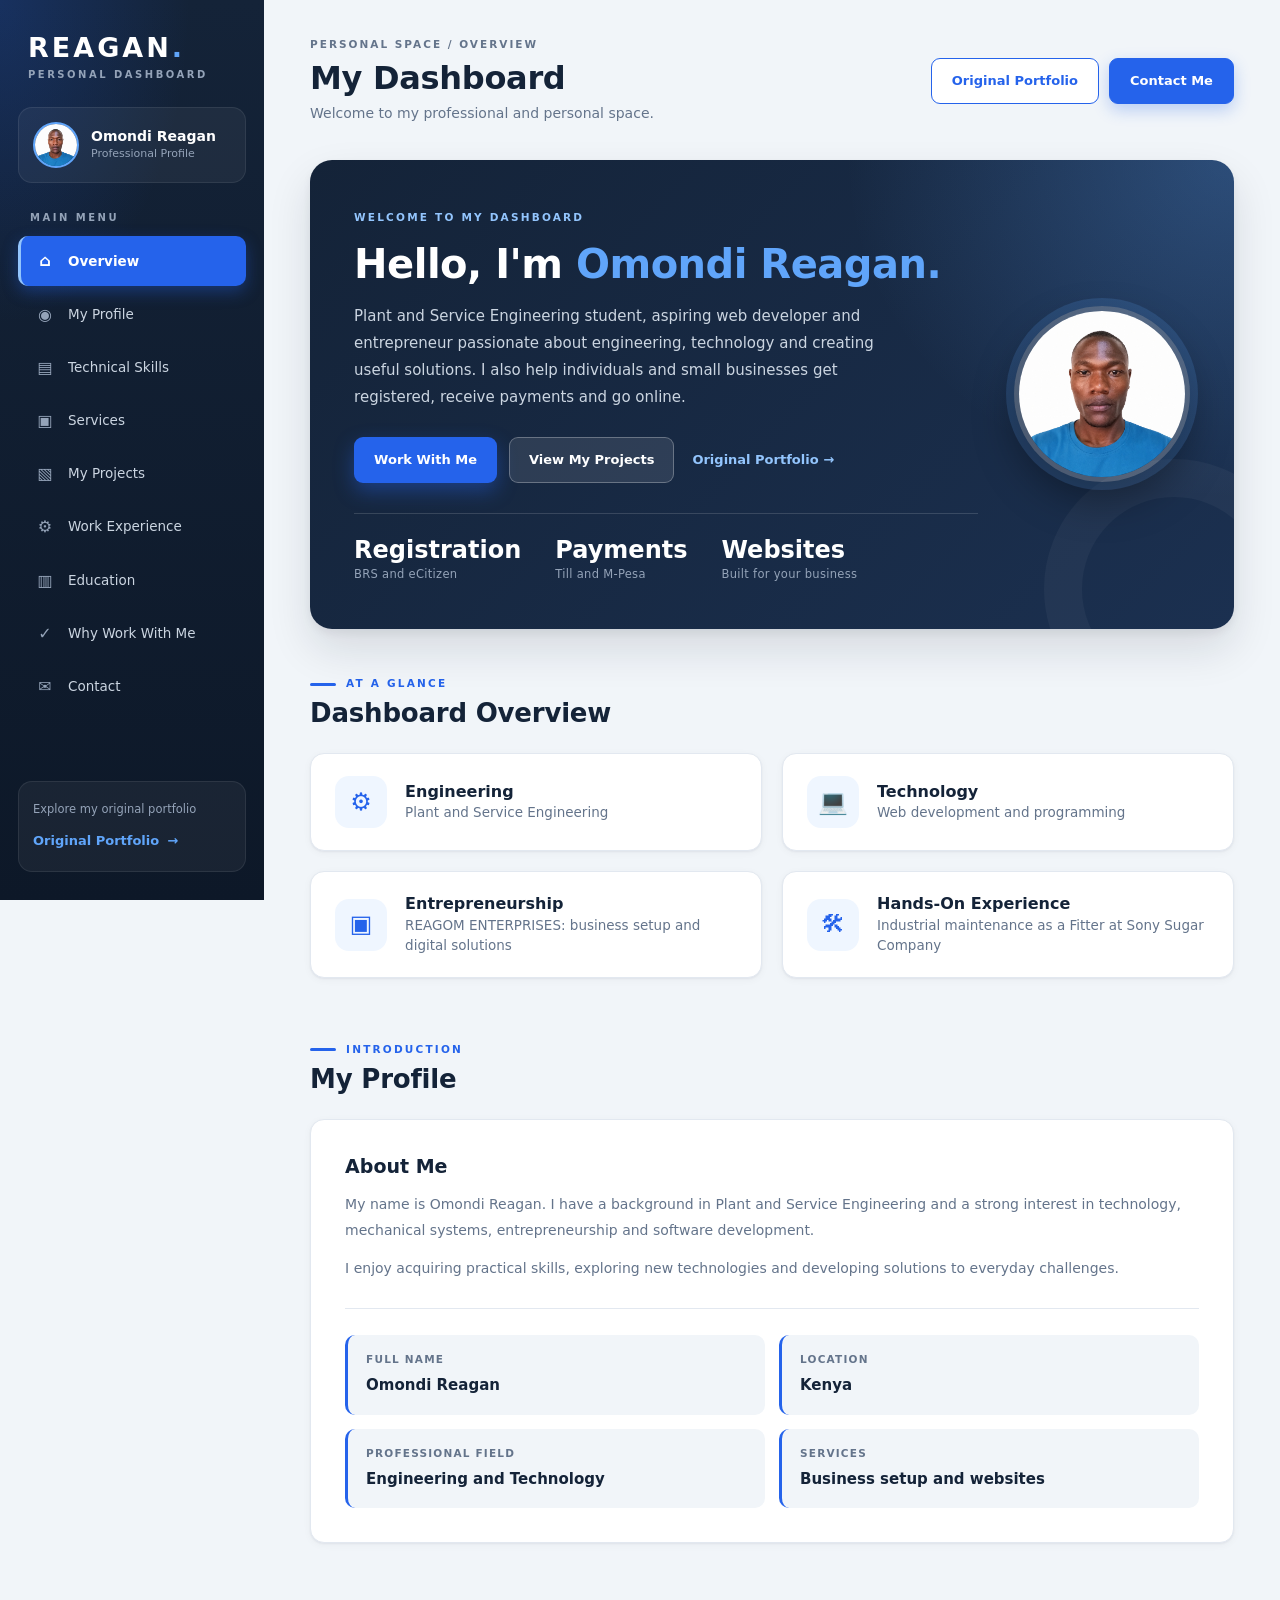
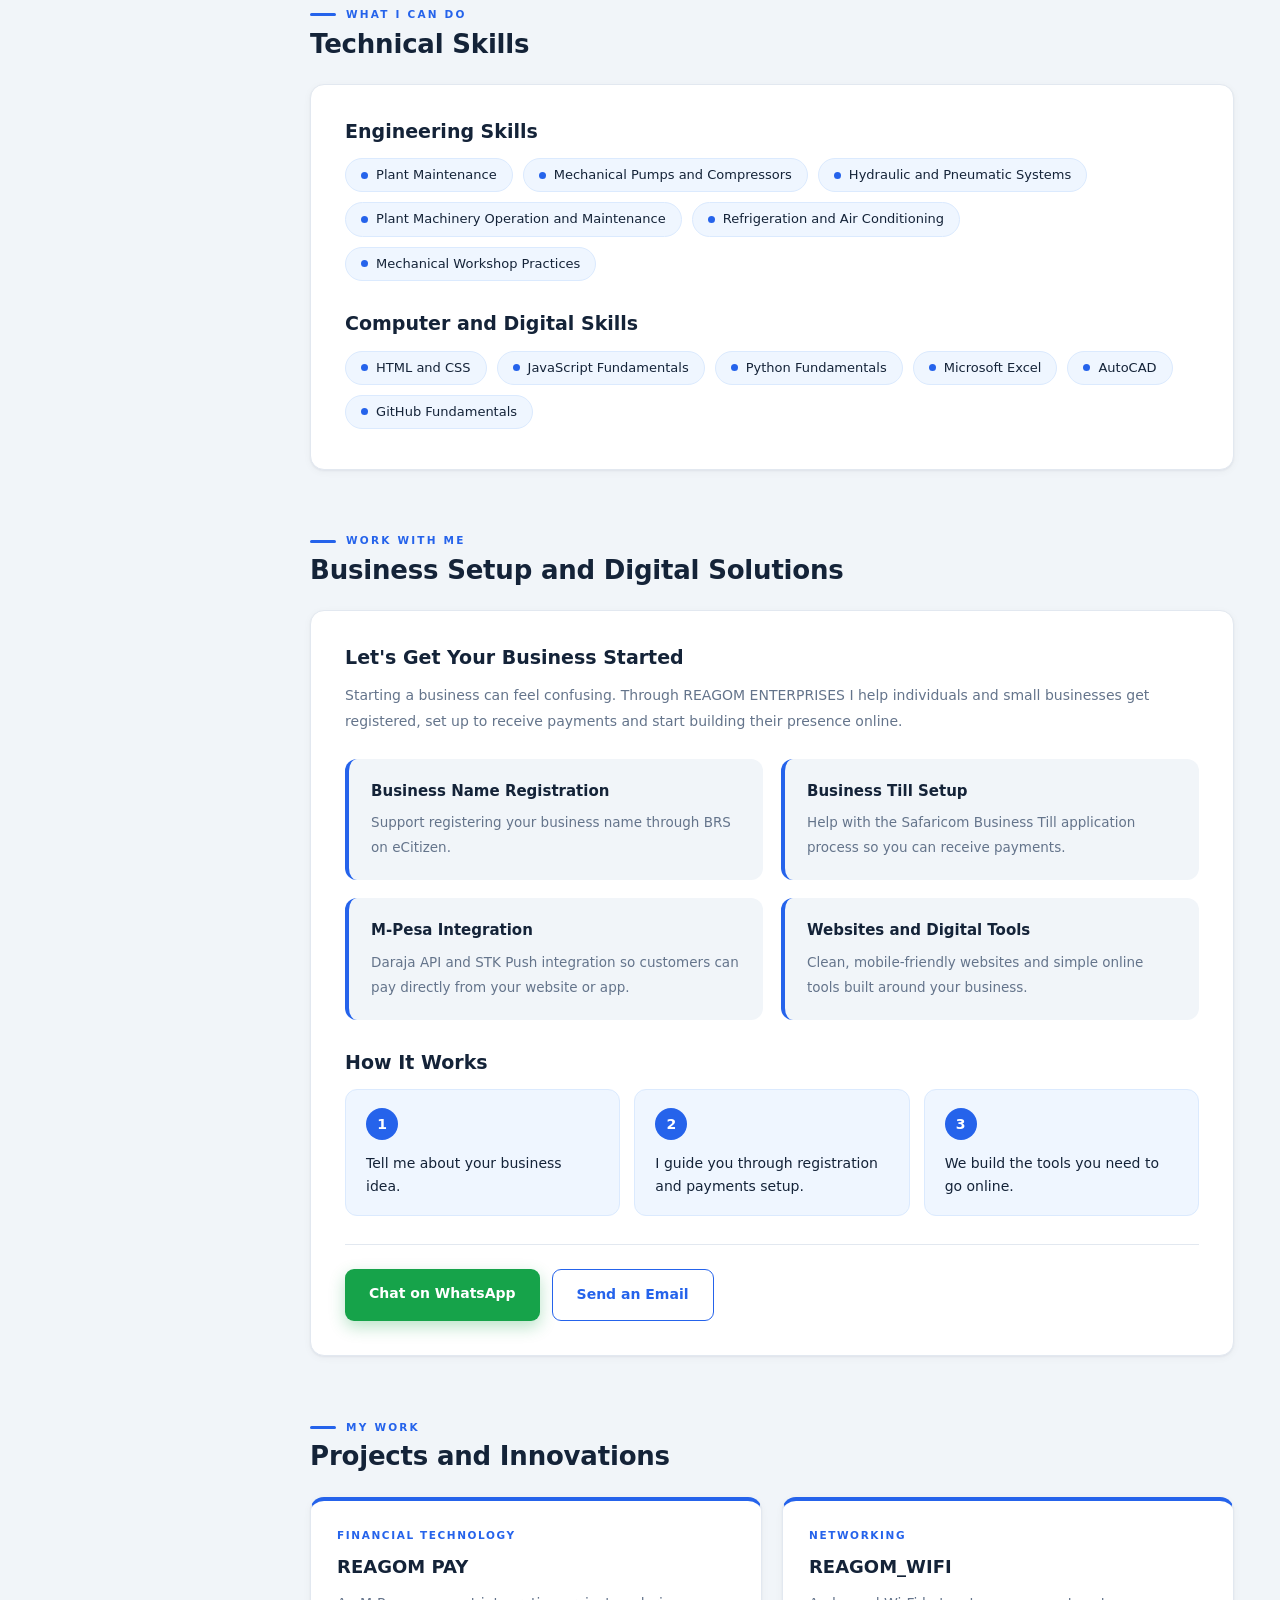
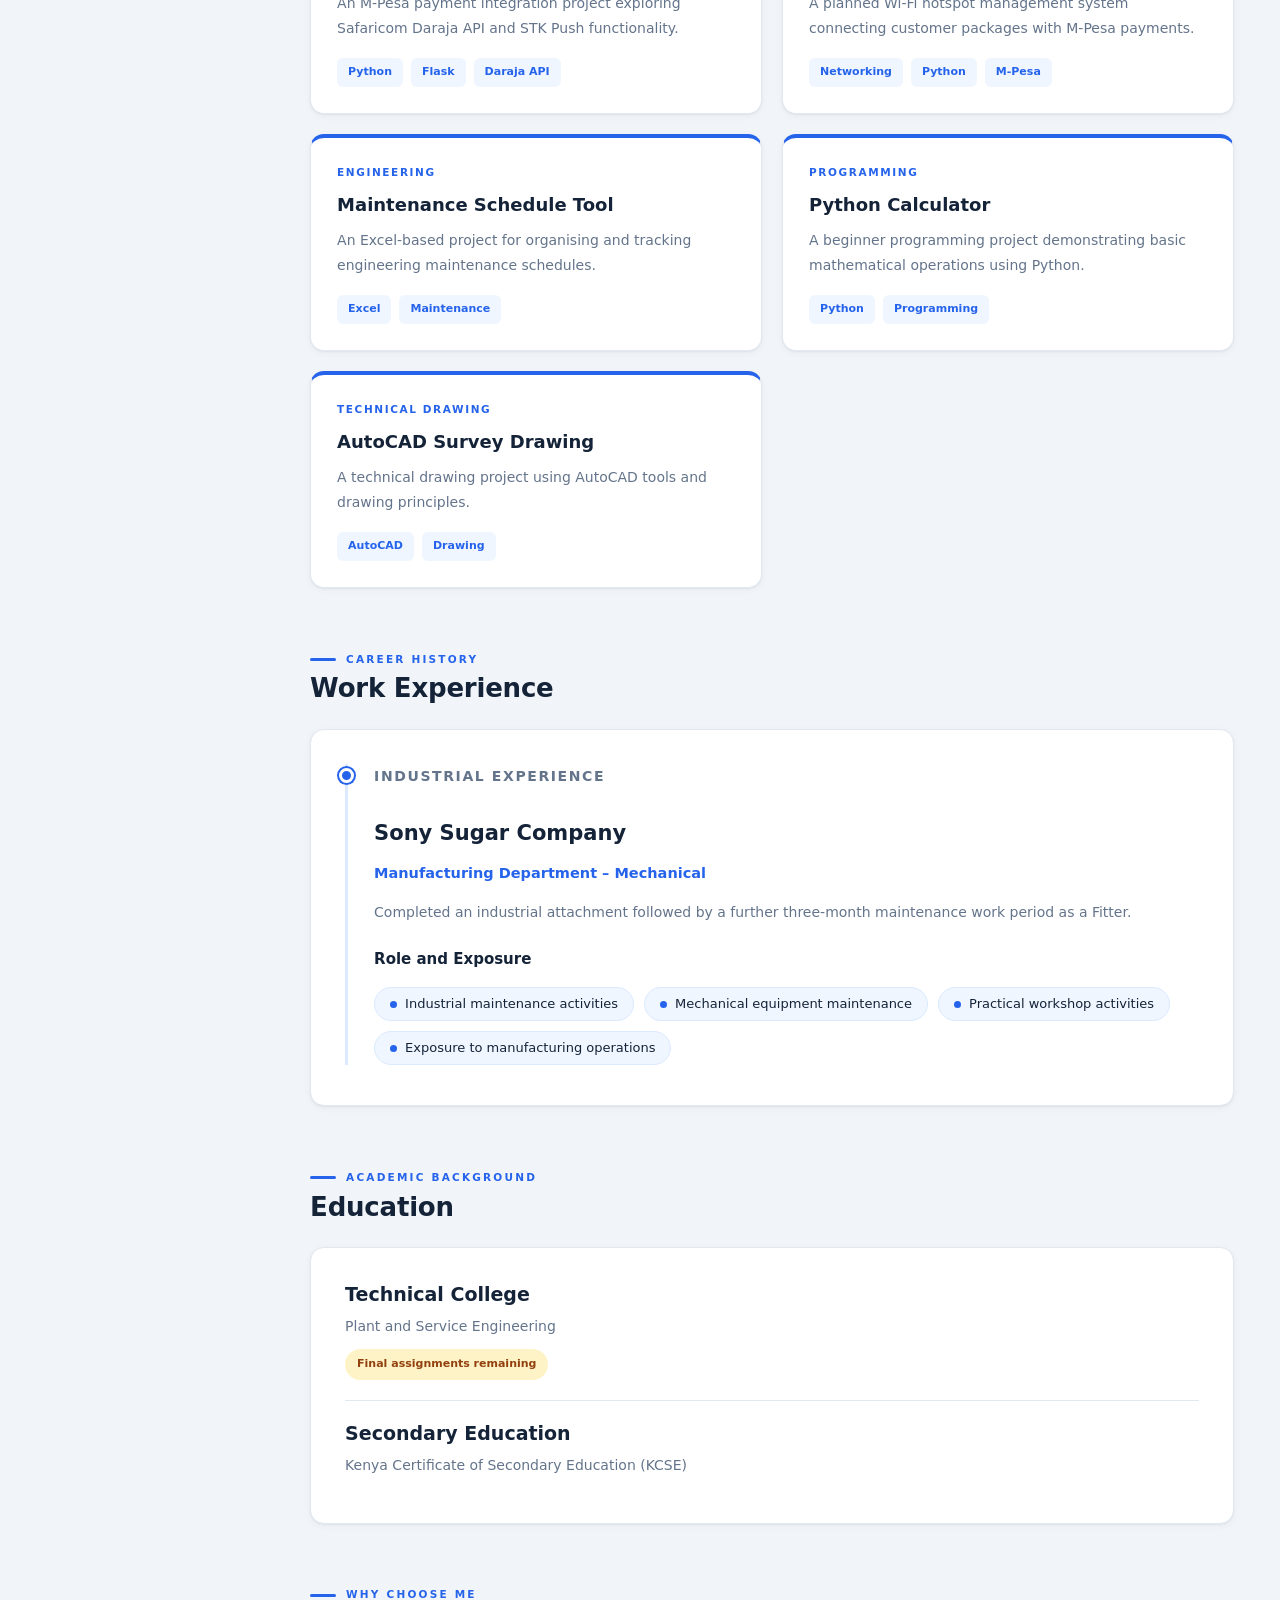
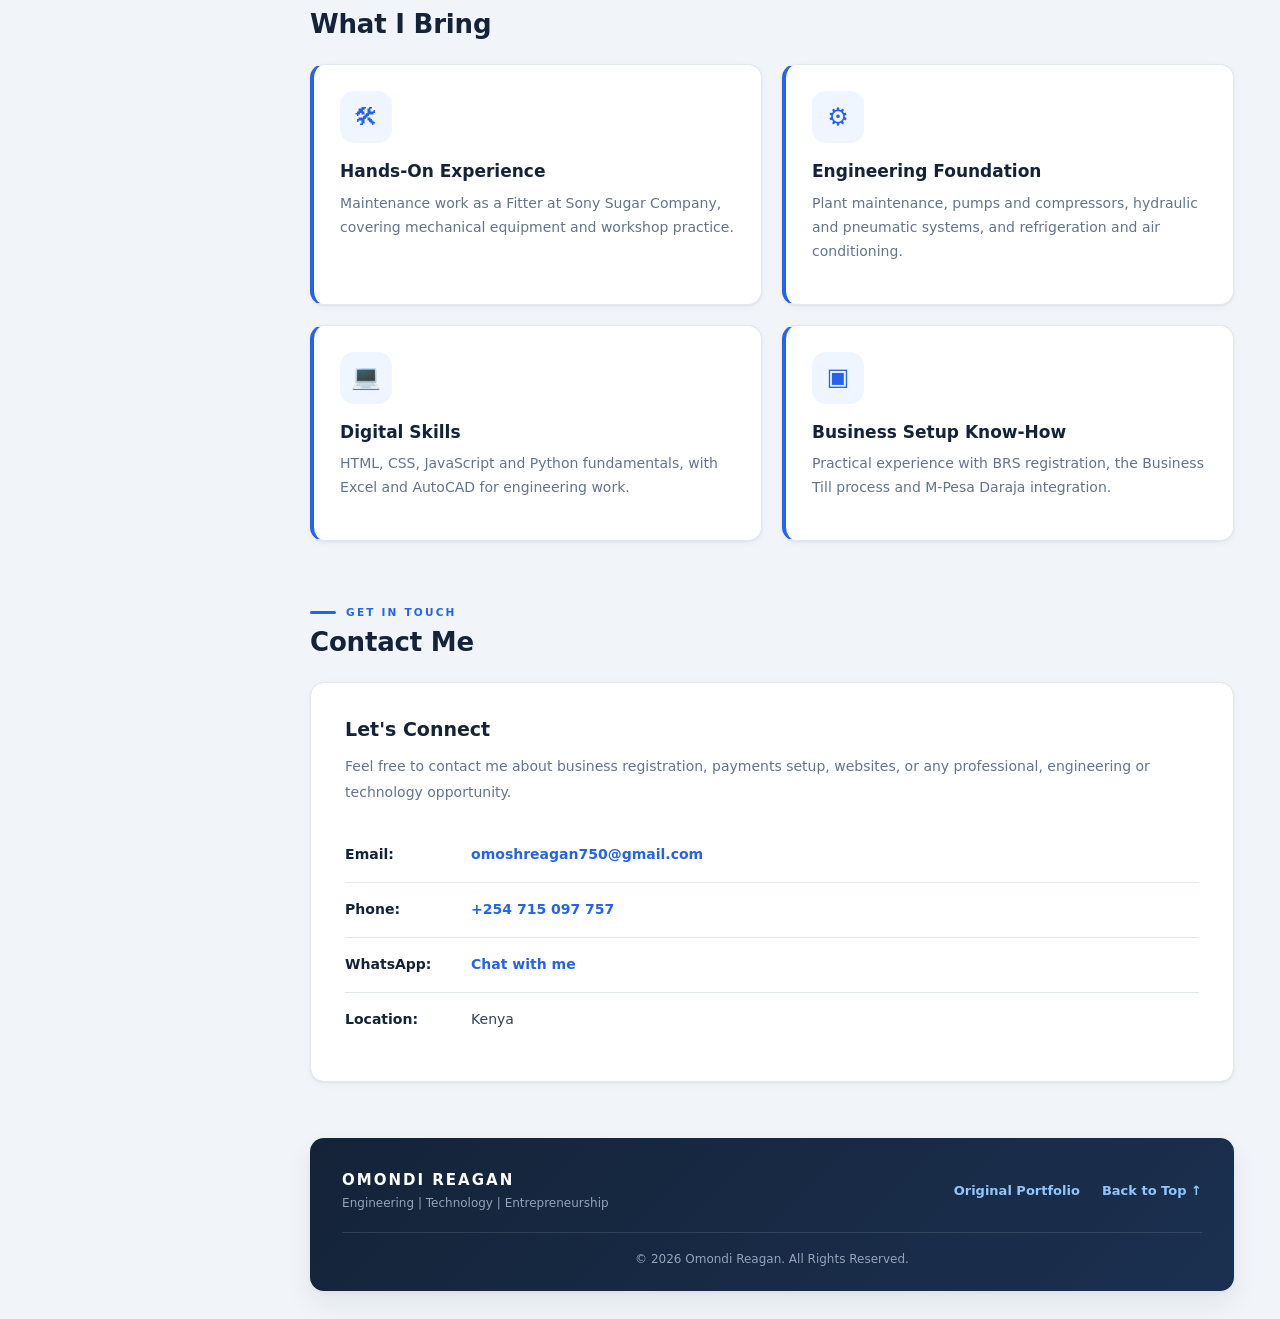
==== commit 3183c1d5: "Update index.html" ====
--- a/index.html
+++ b/index.html
@@ -67,7 +67,7 @@
                 <a href="#projects"><span aria-hidden="true">▧</span> My Projects</a>
                 <a href="#experience"><span aria-hidden="true">⚙</span> Work Experience</a>
                 <a href="#education"><span aria-hidden="true">▥</span> Education</a>
-                <a href="#qualifications"><span aria-hidden="true">✓</span> Qualifications</a>
+                <a href="#strengths"><span aria-hidden="true">✓</span> Why Work With Me</a>
                 <a href="#contact"><span aria-hidden="true">✉</span> Contact</a>
             </nav>
 
@@ -178,9 +178,9 @@
                     </div>
 
                     <div class="overview-card">
-                        <div class="card-icon" aria-hidden="true">🚘</div>
-                        <h3>Driving Licence</h3>
-                        <p>Class B2 Smart Driving Licence</p>
+                        <div class="card-icon" aria-hidden="true">🛠</div>
+                        <h3>Hands-On Experience</h3>
+                        <p>Industrial maintenance as a Fitter at Sony Sugar Company</p>
                     </div>
 
                 </div>
@@ -461,13 +461,13 @@
                 <div class="content-card">
 
                     <div class="education-item">
-                        <h3>Eldoret National Polytechnic</h3>
+                        <h3>Technical College</h3>
                         <p>Plant and Service Engineering</p>
                         <span class="education-status">Final assignments remaining</span>
                     </div>
 
                     <div class="education-item">
-                        <h3>Shiners Group of Schools – Thika</h3>
+                        <h3>Secondary Education</h3>
                         <p>Kenya Certificate of Secondary Education (KCSE)</p>
                     </div>
 
@@ -476,30 +476,40 @@
             </section>
 
 
-            <!-- QUALIFICATIONS -->
-            <section id="qualifications" class="section" aria-labelledby="qualifications-title">
-
-                <div class="section-title">
-                    <div>
-                        <p class="eyebrow">PROFESSIONAL CREDENTIALS</p>
-                        <h2 id="qualifications-title">Qualifications and Licences</h2>
+            <!-- WHY WORK WITH ME -->
+            <section id="strengths" class="section" aria-labelledby="strengths-title">
+
+                <div class="section-title">
+                    <div>
+                        <p class="eyebrow">WHY CHOOSE ME</p>
+                        <h2 id="strengths-title">What I Bring</h2>
                     </div>
                 </div>
 
                 <div class="qualification-grid">
 
                     <div class="qualification-card">
-                        <div class="card-icon" aria-hidden="true">🚘</div>
-                        <h3>Smart Driving Licence</h3>
-                        <p>Class B2</p>
-                        <span class="qualification-status">Obtained</span>
+                        <div class="card-icon" aria-hidden="true">🛠</div>
+                        <h3>Hands-On Experience</h3>
+                        <p>Maintenance work as a Fitter at Sony Sugar Company, covering mechanical equipment and workshop practice.</p>
                     </div>
 
                     <div class="qualification-card">
-                        <div class="card-icon" aria-hidden="true">📜</div>
-                        <h3>WIPO Academy</h3>
-                        <p>Introduction to the Patent Cooperation Treaty</p>
-                        <span class="qualification-status">Certificate obtained</span>
+                        <div class="card-icon" aria-hidden="true">⚙</div>
+                        <h3>Engineering Foundation</h3>
+                        <p>Plant maintenance, pumps and compressors, hydraulic and pneumatic systems, and refrigeration and air conditioning.</p>
+                    </div>
+
+                    <div class="qualification-card">
+                        <div class="card-icon" aria-hidden="true">💻</div>
+                        <h3>Digital Skills</h3>
+                        <p>HTML, CSS, JavaScript and Python fundamentals, with Excel and AutoCAD for engineering work.</p>
+                    </div>
+
+                    <div class="qualification-card">
+                        <div class="card-icon" aria-hidden="true">▣</div>
+                        <h3>Business Setup Know-How</h3>
+                        <p>Practical experience with BRS registration, the Business Till process and M-Pesa Daraja integration.</p>
                     </div>
 
                 </div>
--- a/dashboard.css
+++ b/dashboard.css
@@ -352,6 +352,110 @@
 }
 
 
+/* Mobile top bar, close button and overlay (only shown on small screens) */
+
+.mobile-bar {
+    display: none;
+
+    position: sticky;
+    top: 0;
+    z-index: 90;
+
+    align-items: center;
+    gap: 14px;
+
+    height: 58px;
+    padding: 0 16px;
+
+    background: linear-gradient(135deg, var(--navy-800), var(--navy-700));
+    color: #ffffff;
+
+    box-shadow: 0 2px 12px rgba(13, 24, 40, .25);
+}
+
+.mobile-brand {
+    font-size: 19px;
+    font-weight: 800;
+    letter-spacing: 3px;
+}
+
+.mobile-brand span {
+    color: var(--blue-400);
+}
+
+.menu-toggle {
+    display: inline-flex;
+    flex-direction: column;
+    justify-content: center;
+    gap: 5px;
+
+    width: 42px;
+    height: 42px;
+    padding: 0 10px;
+
+    background: rgba(255, 255, 255, .08);
+    border: 1px solid rgba(255, 255, 255, .16);
+    border-radius: 10px;
+
+    cursor: pointer;
+}
+
+.menu-toggle span {
+    display: block;
+    height: 2px;
+    border-radius: 2px;
+    background: #ffffff;
+}
+
+.menu-toggle:focus-visible,
+.sidebar-close:focus-visible {
+    outline: 3px solid var(--blue-300);
+    outline-offset: 2px;
+}
+
+.sidebar-close {
+    display: none;
+    place-items: center;
+
+    position: absolute;
+    top: 14px;
+    right: 14px;
+
+    width: 36px;
+    height: 36px;
+
+    background: rgba(255, 255, 255, .08);
+    border: 1px solid rgba(255, 255, 255, .16);
+    border-radius: 10px;
+
+    color: #ffffff;
+    font-size: 20px;
+    line-height: 1;
+
+    cursor: pointer;
+}
+
+.sidebar-overlay {
+    display: none;
+
+    position: fixed;
+    inset: 0;
+    z-index: 250;
+
+    background: rgba(13, 24, 40, .6);
+
+    opacity: 0;
+    pointer-events: none;
+
+    transition: opacity .3s ease;
+}
+
+.sidebar-overlay.show {
+    opacity: 1;
+    pointer-events: auto;
+}
+
+
 /* =====================================================
    5. MAIN CONTENT & TOP BAR
 ===================================================== */
@@ -891,6 +995,112 @@
 .business-item p {
     font-size: 13.5px;
     margin-bottom: 0;
+}
+
+
+/* Services: steps and call-to-action buttons */
+
+.service-steps {
+    counter-reset: step;
+    display: grid;
+    grid-template-columns: repeat(3, minmax(0, 1fr));
+    gap: 14px;
+
+    margin-top: 14px;
+}
+
+.service-steps li {
+    counter-increment: step;
+
+    display: flex;
+    flex-direction: column;
+    gap: 12px;
+
+    padding: 18px 20px;
+
+    background: var(--blue-50);
+    border: 1px solid var(--blue-100);
+    border-radius: 12px;
+
+    color: var(--ink);
+    font-size: 14px;
+    font-weight: 500;
+    line-height: 1.6;
+}
+
+.service-steps li::before {
+    content: counter(step);
+
+    display: grid;
+    place-items: center;
+
+    width: 32px;
+    height: 32px;
+
+    background: var(--blue-600);
+    color: #ffffff;
+
+    border-radius: 50%;
+    font-size: 14px;
+    font-weight: 800;
+}
+
+.service-cta {
+    display: flex;
+    flex-wrap: wrap;
+    gap: 12px;
+
+    margin-top: 28px;
+    padding-top: 24px;
+
+    border-top: 1px solid var(--line);
+}
+
+.whatsapp-button,
+.email-button {
+    display: inline-block;
+
+    padding: 13px 24px;
+
+    border-radius: 9px;
+
+    font-size: 14px;
+    font-weight: 700;
+}
+
+.whatsapp-button {
+    background: #16a34a;
+    color: #ffffff;
+    box-shadow: 0 6px 16px rgba(22, 163, 74, .3);
+}
+
+.whatsapp-button:hover {
+    background: #15803d;
+    transform: translateY(-2px);
+}
+
+.email-button {
+    background: var(--surface);
+    color: var(--blue-600);
+    border: 1px solid var(--blue-600);
+}
+
+.email-button:hover {
+    background: var(--blue-50);
+    transform: translateY(-2px);
+}
+
+@media (max-width: 700px) {
+
+    .service-steps {
+        grid-template-columns: 1fr;
+    }
+
+    .service-cta a {
+        flex: 1 1 100%;
+        text-align: center;
+    }
+
 }
 
 
@@ -1258,7 +1468,7 @@
 }
 
 
-/* ---------- Tablet: sidebar becomes a sticky top bar ---------- */
+/* ---------- Tablet & phone: sidebar becomes a slide-in menu from the left ---------- */
 
 @media (max-width: 900px) {
 
@@ -1266,73 +1476,47 @@
         display: block;
     }
 
+    /* Top bar with the menu button */
+    .mobile-bar {
+        display: flex;
+    }
+
+    /* The full sidebar, hidden off-screen to the left until opened */
     .sidebar {
-        position: sticky;
-        top: 0;
-
-        width: 100%;
-        height: auto;
-
-        flex-direction: row;
-        align-items: center;
-        gap: 18px;
-
-        padding: 10px 16px;
-
-        overflow: visible;
-    }
-
-    .brand {
-        padding: 0;
-    }
-
-    .brand h2 { font-size: 20px; }
-
-    .brand p,
-    .profile-mini,
-    .nav-heading,
-    .sidebar-bottom {
-        display: none;
-    }
-
-    .navigation {
-        flex: 1;
-        flex-shrink: 1;
-        min-width: 0;
-
-        flex-direction: row;
-        gap: 4px;
-
-        overflow-x: auto;
-        scrollbar-width: none;
-        -webkit-overflow-scrolling: touch;
-    }
-
-    .navigation::-webkit-scrollbar { display: none; }
-
-    .navigation a {
-        white-space: nowrap;
-        flex-shrink: 0;
-
-        padding: 9px 13px;
-        font-size: 13px;
-
-        border-left: none;
-        border-bottom: 3px solid transparent;
-    }
-
-    .navigation a:hover { transform: none; }
-
-    .navigation a.active {
-        border-left: none;
-        border-bottom-color: var(--blue-300);
-        box-shadow: none;
+        width: min(282px, 86vw);
+        height: 100vh;
+        height: 100dvh;
+
+        transform: translateX(-105%);
+        visibility: hidden;
+
+        transition: transform .3s ease, visibility .3s ease;
+
+        z-index: 300;
+    }
+
+    .sidebar.open {
+        transform: translateX(0);
+        visibility: visible;
+        box-shadow: 0 0 44px rgba(0, 0, 0, .5);
+    }
+
+    .sidebar-close {
+        display: grid;
+    }
+
+    .sidebar-overlay {
+        display: block;
+    }
+
+    body.menu-open {
+        overflow: hidden;
     }
 
     .main-content {
         width: 100%;
         margin-left: 0;
-        padding: 26px 22px;
+        padding: 24px 22px;
     }
 
     .section {
@@ -1352,15 +1536,6 @@
 
     body {
         font-size: 14px;
-    }
-
-    .sidebar {
-        padding: 9px 12px;
-        gap: 10px;
-    }
-
-    .navigation a span {
-        display: none;
     }
 
     .main-content {
@@ -1454,11 +1629,6 @@
         text-align: center;
     }
 
-    .navigation a {
-        padding: 9px 10px;
-        font-size: 12px;
-    }
-
 }
 
 
@@ -1474,6 +1644,8 @@
     }
 
     .sidebar,
+    .mobile-bar,
+    .sidebar-overlay,
     .topbar-actions,
     .welcome-actions,
     .skip-link,
